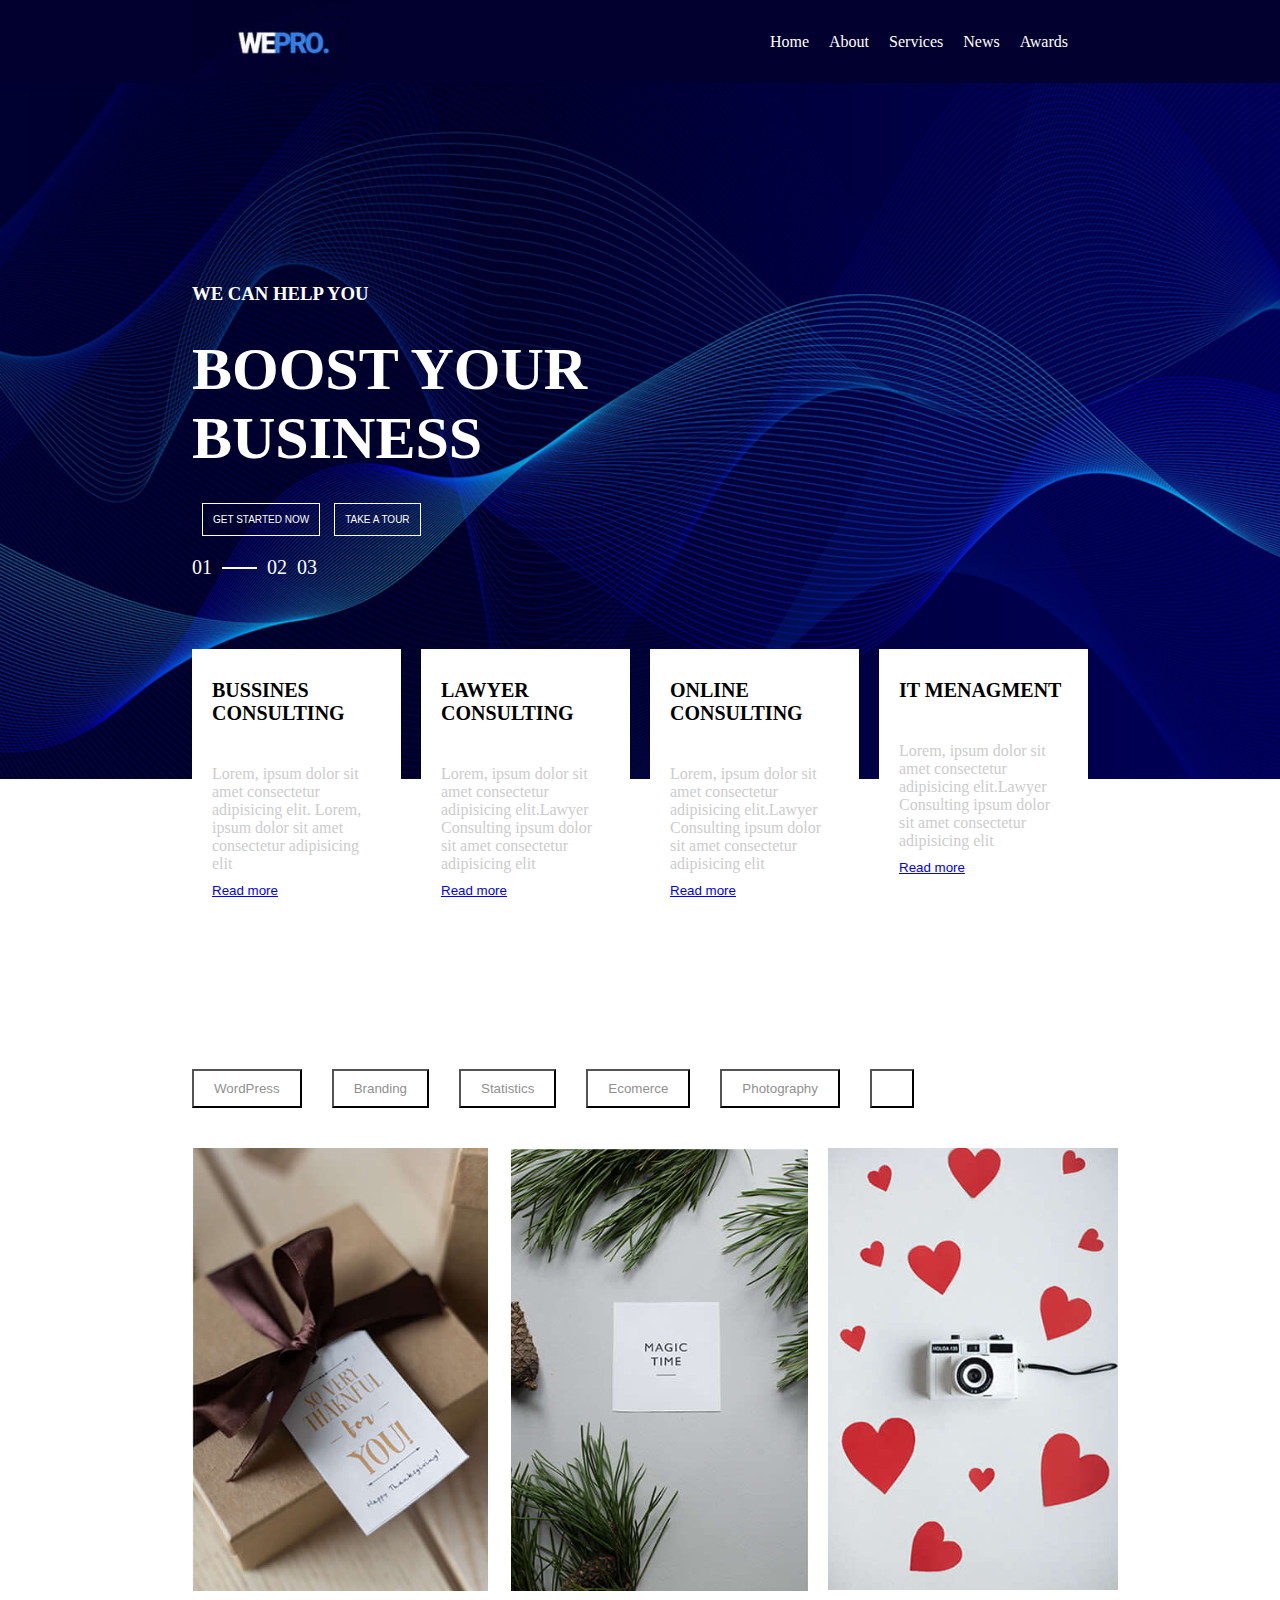
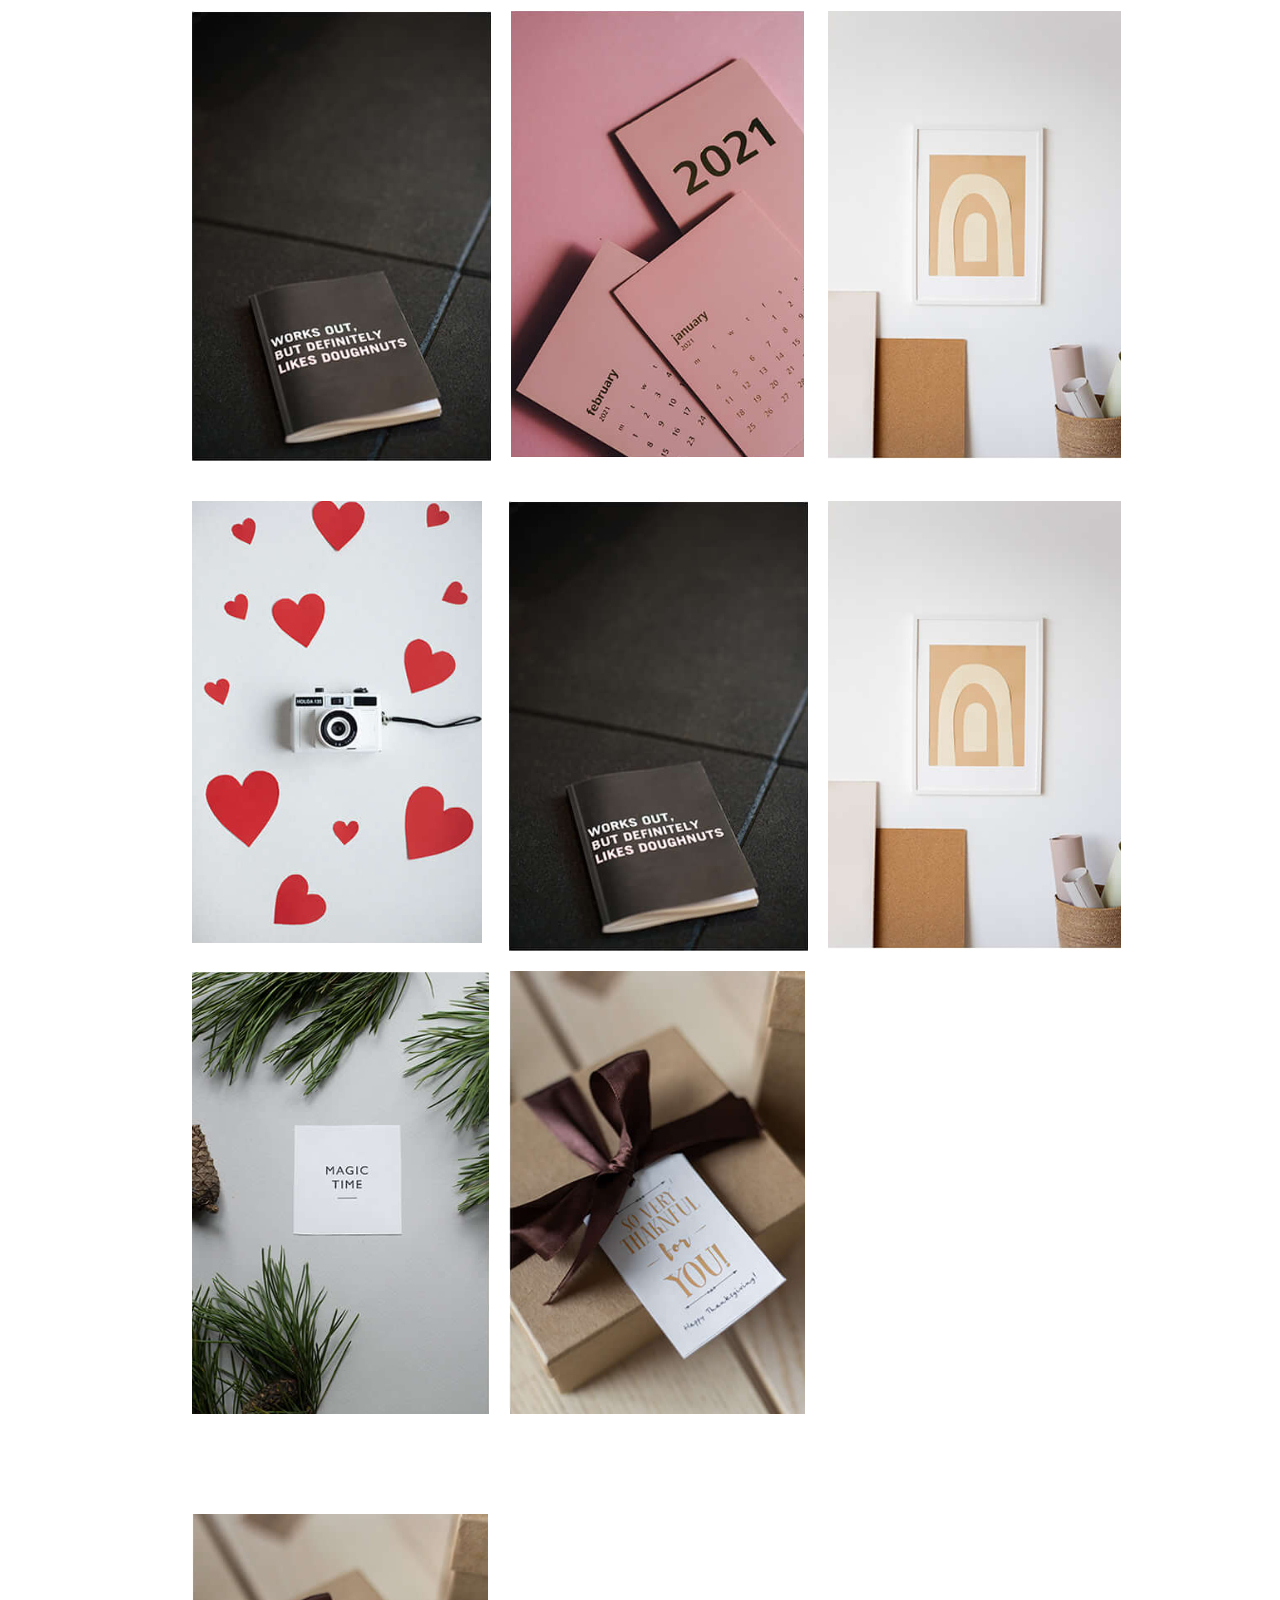
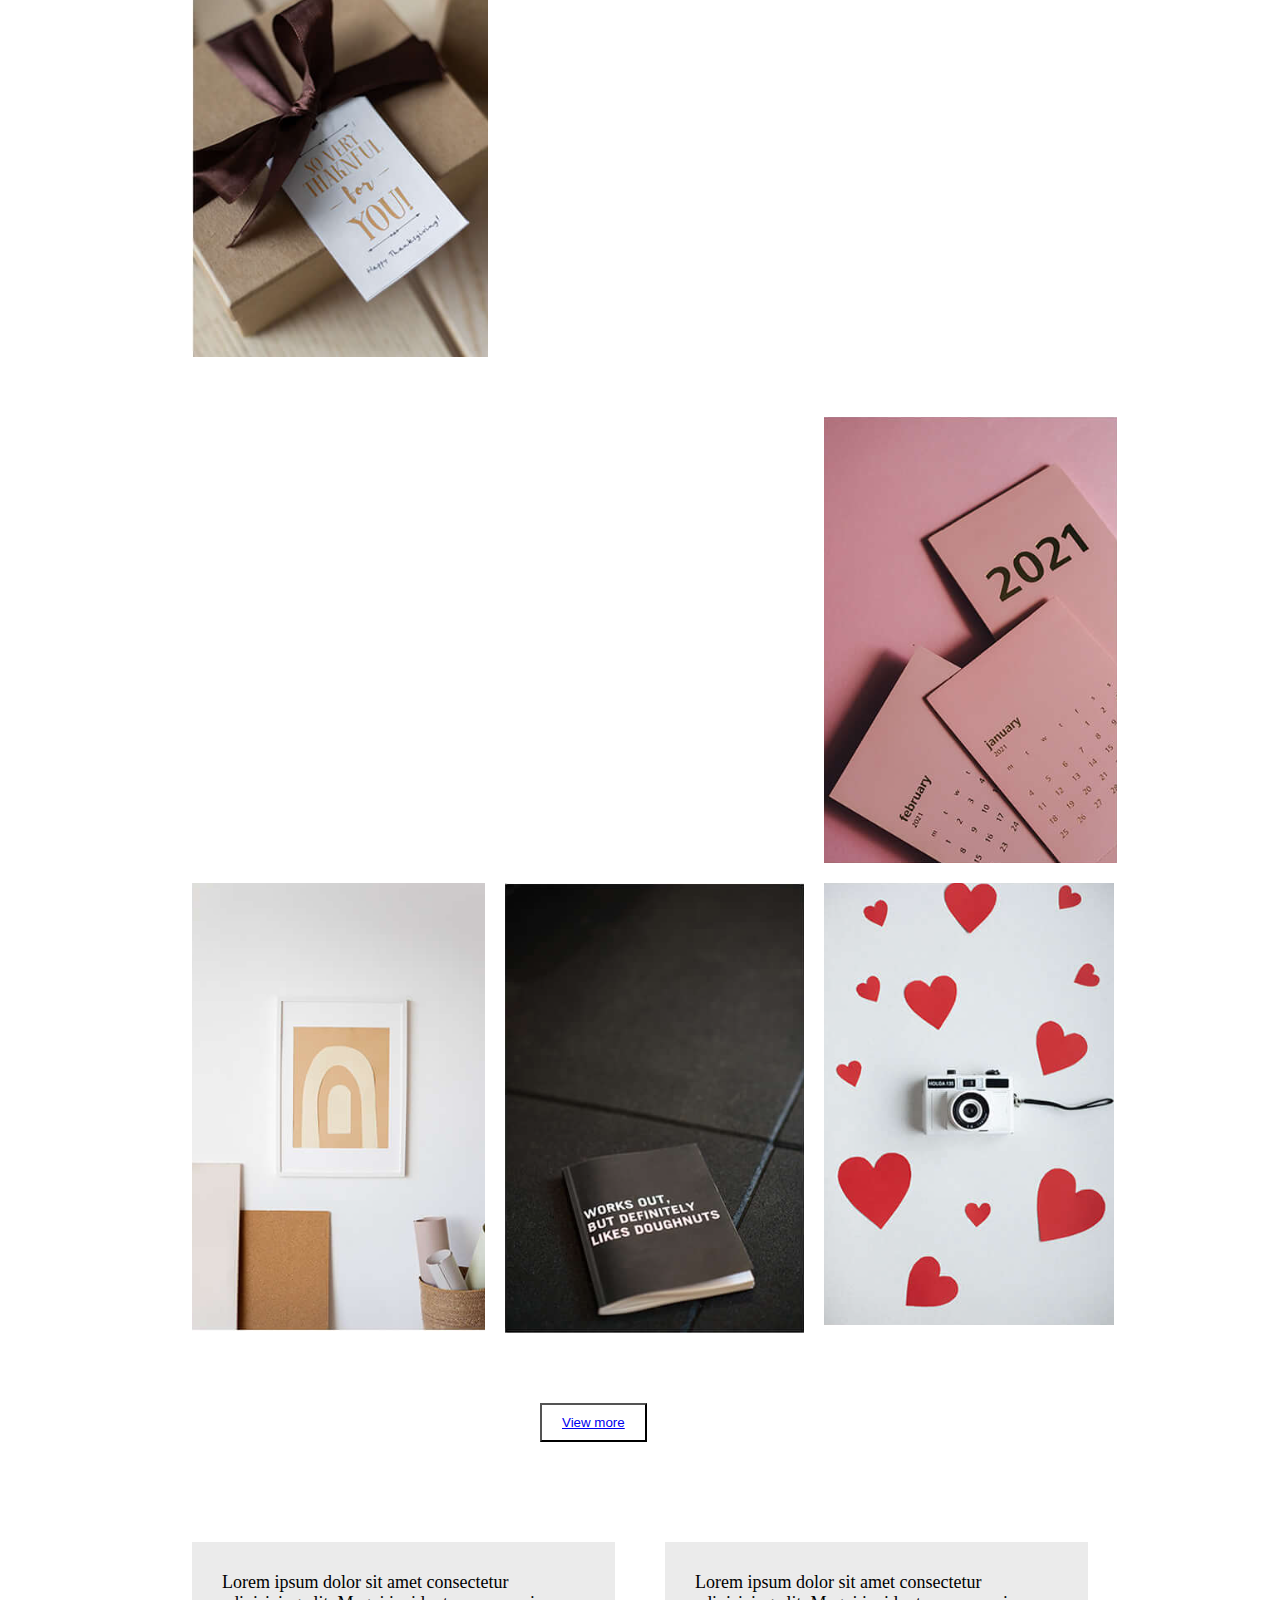
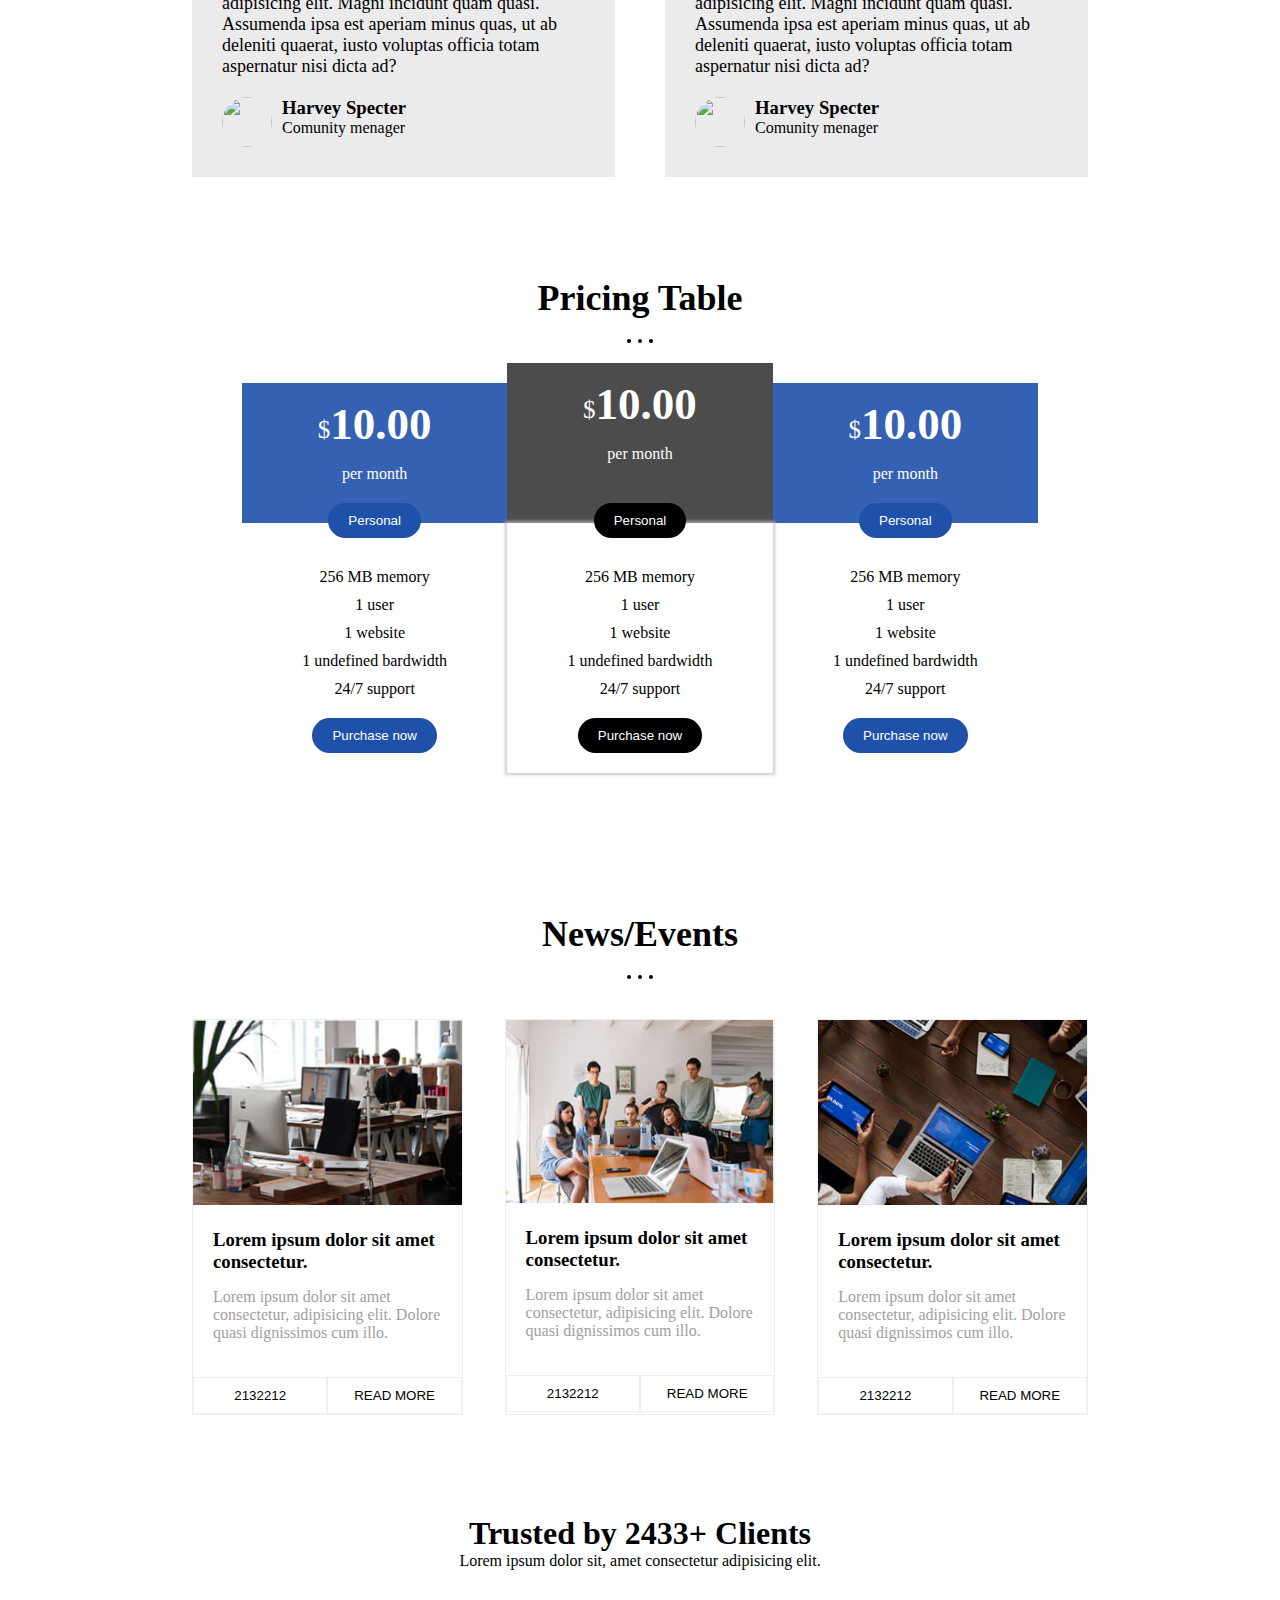
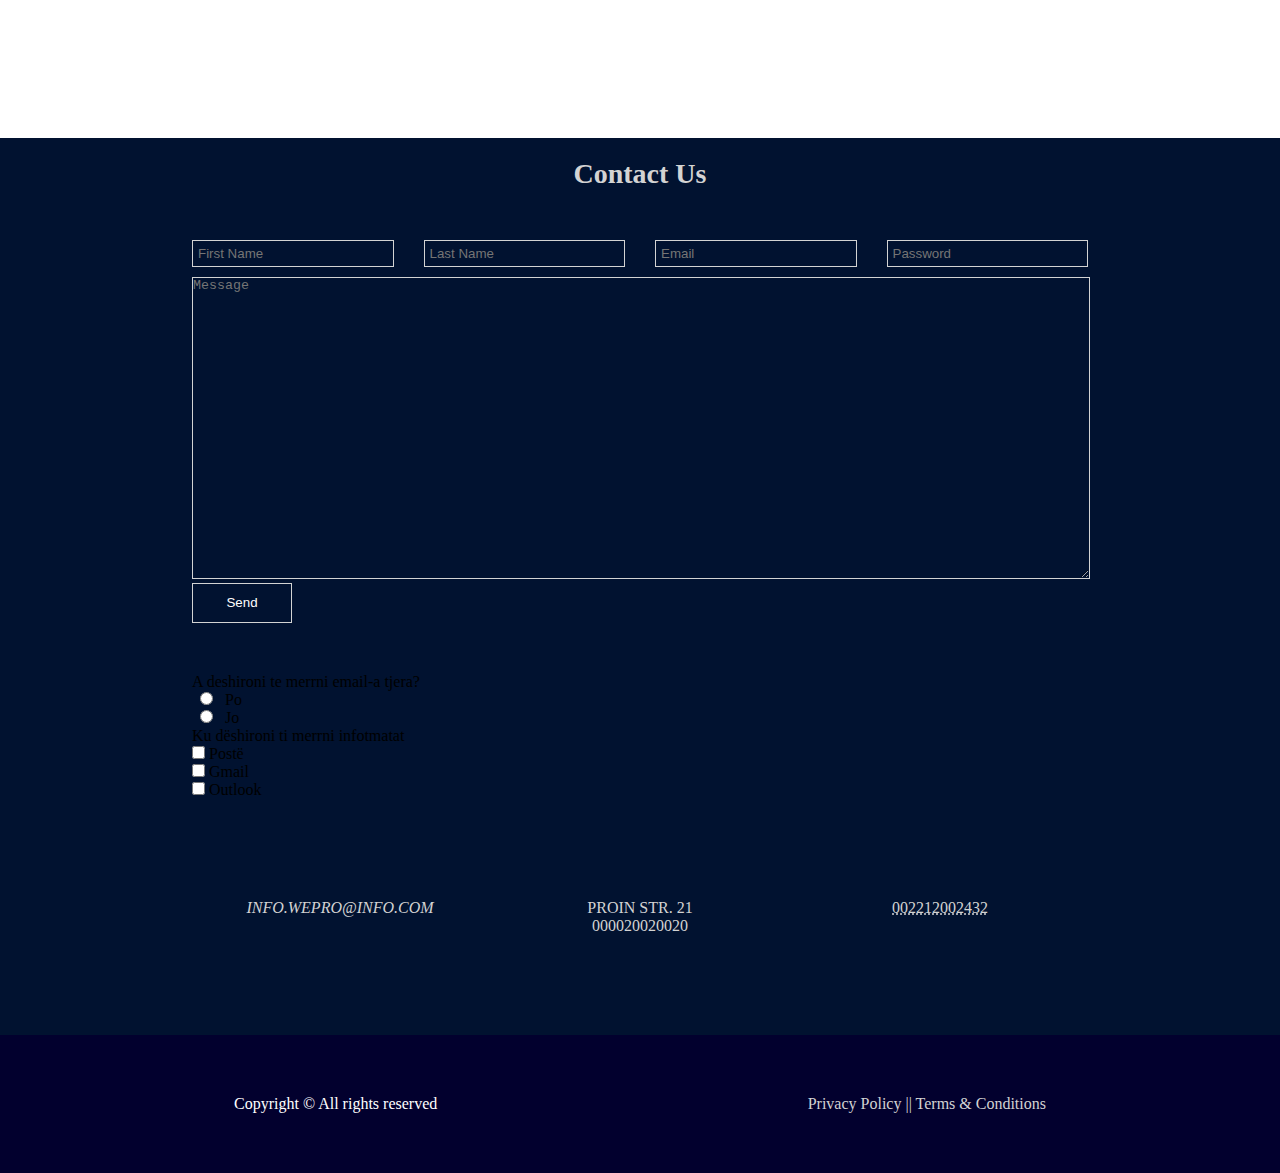
==== index.html @ 7a90c885 "Update index.html" ====
<!DOCTYPE html>
<html lang="en">
<head>
    <meta charset="UTF-8">
    <meta http-equiv="X-UA-Compatible" content="IE=edge">
    <meta name="viewport" content="width=device-width, initial-scale=1.0">
    <title>PWWW_2022_23_Gr8</title>
    <link rel="stylesheet" href="./style.css">
    <link rel="stylesheet" href="https://cdnjs.cloudflare.com/ajax/libs/font-awesome/6.2.0/css/all.min.css" integrity="sha512-xh6O/CkQoPOWDdYTDqeRdPCVd1SpvCA9XXcUnZS2FmJNp1coAFzvtCN9BmamE+4aHK8yyUHUSCcJHgXloTyT2A==" crossorigin="anonymous" referrerpolicy="no-referrer" />
    <link rel="stylesheet" href="./assets/style.css">
</head>
<body>

    <header>
        <div class="container">
            <div class="logo">
                <img src="./assets/images/logo.png" alt="">
            </div>
            <nav>
                <ul><li><a href="./index.html">Home</a></li></ul>
                <ul><li><a href="./employes.html">About</a></li></ul>
                <ul><li><a href="#services">Services</a></li></ul>
                <ul><li><a href="./news-events.html">News</a></li></ul>
                <ul><li><a href="./Awards.html">Awards</a></li></ul>
                <ul><li><a href="#"><i class="fa-solid fa-magnifying-glass"></i></a></li></ul>
            </nav>
        </div>
    </header>

    <main>
        <div class="container">
            <h3>We can help you</h3>
            <h1>Boost your business</h1>
            <div class="btn">
                <button>get started now</button>
                <button>take a tour</button>
            </div>
            <div class="pages">
                <span>01</span>
                <div class="line"></div>
                <span>02</span>
                <span>03</span>
            </div>
        </div>
    </main>

    <section id="services">
        <div class="container">
            <div class="card">
                <i class="fa-solid fa-chart-simple"></i>
                <h2>Bussines Consulting</h2>
                <p>Lorem, ipsum dolor sit amet consectetur adipisicing elit. Lorem, ipsum dolor sit amet consectetur adipisicing elit</p>
                <button><a href="./services.html">Read more</a></button>
            </div>
            <div class="card">  
                <i class="fa-solid fa-chart-simple"></i>          
                <h2>Lawyer Consulting</h2>
        
                <p>Lorem, ipsum dolor sit amet consectetur adipisicing elit.Lawyer Consulting ipsum dolor sit amet consectetur adipisicing elit<p>
                <button class="wrong"><a href="./services.html">Read more</a></button>
            </div>

            <div class="card">  
                <i class="fa-solid fa-chart-simple"></i>          
                <h2>Online Consulting</h2>
        
                <p>Lorem, ipsum dolor sit amet consectetur adipisicing elit.Lawyer Consulting ipsum dolor sit amet consectetur adipisicing elit<p>
                <button class="wrong"><a href="./services.html">Read more</a></button>
            </div>

            <div class="card">  
                <i class="fa-solid fa-chart-simple"></i>  
                <h2>IT Menagment</h2>
                <p>Lorem, ipsum dolor sit amet consectetur adipisicing elit.Lawyer Consulting ipsum dolor sit amet consectetur adipisicing elit</p>
                <button><a href="./services.html">Read more</a></button>
            </div>

        </div>
    </section>

    <section id="photos">
        <div class="container">
            <div class="bottom">
                <button class="tab-btn active" data-id="wordpress">WordPress</button>
                <button class="tab-btn" data-id="branding">Branding</button>
                <button class="tab-btn" data-id="statistics">Statistics</button>
                <button class="tab-btn" data-id="e-comerce">Ecomerce</button>
                <button class="tab-btn" data-id="photography">Photography<button>
            </div>
            <div class="images-content">
                <div class="images active" id="wordpress">
                    <img src="./assets/images/01.png" alt="">
                    <img src="./assets/images/02.png" alt="">
                    <img src="./assets/images/06.png" alt="">
                    <img src="./assets/images/05.png" alt="">
                    <img src="./assets/images/04.png" alt="">
                    <img src="./assets/images/03.png" alt="">
                </div>
                <div class="images" id="branding">
                    <img src="./assets/images/06.png" alt="">
                    <img src="./assets/images/05.png" alt="">
                    <img src="./assets/images/03.png" alt="">
                    <img src="./assets/images/02.png" alt="">
                    <img src="./assets/images/01.png" alt="">
                </div>
                <div class="images" id="statistics">
                    <img src="./assets/images/statistics/1.png" alt="">
                    <img src="./assets/images/statistics/2.jpeg" alt="">
                    <img src="./assets/images/statistics/3.jpeg" alt="">
                    <img src="./assets/images/statistics/4.jpeg" alt="">
                    <img src="./assets/images/statistics/5.jpg" alt="">
                </div>
                <div class="images" id="e-comerce">
                    <img src="./assets/images/01.png" alt="">
                    <img src="./assets/images/e-comerce/05.jpg" alt="">
                    <img src="./assets/images/e-comerce/02.jpg" alt="">
                    <img src="./assets/images/e-comerce/05.jpg" alt="">
                    <img src="./assets/images/e-comerce/02.jpg" alt="">
                    <img src="./assets/images/e-comerce/05.jpg" alt="">
                </div>
                <div class="images" id="photography">
                    <img src="./assets/images/photography/93214c249c5baf746c7c139fba0c3003.jpg" alt="">
                    <img src="./assets/images/photography/9738dbefb3d9a90a7456cb9a5b2f0c77.jpg" alt="">
                    <img src="./assets/images/04.png" alt="">
                    <img src="./assets/images/03.png" alt="">
                    <img src="./assets/images/05.png" alt="">
                    <img src="./assets/images/06.png" alt="">
                </div>
            </div>

            <div class="button">
                <button class="view-more">
                    <a href="https://templatesjungle.com/" >View more</a>
                </button>
            </div>
        </div>
    </section>

    <section id="testimonials">
        <div class="container">
            <div class="test">
                <blockquote>
                    Lorem ipsum dolor sit amet consectetur adipisicing elit. Magni incidunt quam quasi. Assumenda ipsa est aperiam minus quas, ut ab deleniti quaerat, iusto voluptas officia totam aspernatur nisi dicta ad?
                </blockquote>
                <div class="author">
                    <img src="./assets/images/R.jpeg" alt="">
                    <div class="name-job">
                        <h3>Harvey Specter</h3>
                        <p>Comunity menager</p>
                    </div>
                </div>
            </div>
            <div class="test">
                <blockquote>
                    Lorem ipsum dolor sit amet consectetur adipisicing elit. Magni incidunt quam quasi. Assumenda ipsa est aperiam minus quas, ut ab deleniti quaerat, iusto voluptas officia totam aspernatur nisi dicta ad?
                </blockquote>
                <div class="author">
                    <img src="./assets/images/R.jpeg" alt="">
                    <div class="name-job">
                        <h3>Harvey Specter</h3>
                        <p>Comunity menager</p>
                    </div>
                </div>
            </div>
        </div>
    </section>
    
    <section id="prices">
        <div class="container">
            <div class="header">
                <h3>Pricing Table</h3>
                <div class="dotts">
                    <span></span>
                    <span></span>
                    <span></span>
                </div>
            </div>

            <div class="container-flex">
                <div class="price-table a">
                    <div class="bottom-part">
                        <div class="price anash">
                            <div class="price bottom">
                                <span>$</span>
                                <h1>10.00</h1>
                            </div>
                            <p>per month</p>
                        </div>
                    </div>
                    <div class="top-part">
                        <button class="btn">Personal</button>
                        <div class="price-info">
                            <p>256 MB memory</p>
                            <p>1 user</p>
                            <p>1 website</p>
                            <p>1 undefined bardwidth</p>
                            <p>24/7 support</p>
                        </div>
                        <button class="btnn">Purchase now</button>
                    </div>
                </div>
    
                <div class="price-table middle">
                    <div class="bottom-part">
                        <div class="middle price">
                            <div class="price bottom" >
                                <span>$</span>
                                <h1>10.00</h1>
                            </div>
                            <p>per month</p>
                        </div>
                    </div>
                    <div class="top-part">
                        <button class="btn-middle">Personal</button>
                        <div class="price-info">
                            <p>256 MB memory</p>
                            <p>1 user</p>
                            <p>1 website</p>
                            <p>1 undefined bardwidth</p>
                            <p>24/7 support</p>
                        </div>
                        <button class="btnn-middle">Purchase now</button>
                    </div>
                </div>
    
                <div class="price-table a">
                    <div class="bottom-part">
                        <div class="price anash">
                            <div class="price bottom">
                                <span>$</span>
                                <h1>10.00</h1>
                            </div>
                            <p>per month</p>
                        </div>
                    </div>
                    <div class="top-part">
                        <button class="btn">Personal</button>
                        <div class="price-info">
                            <p>256 MB memory</p>
                            <p>1 user</p>
                            <p>1 website</p>
                            <p>1 undefined bardwidth</p>
                            <p>24/7 support</p>
                        </div>
                        <button class="btnn">Purchase now</button>
                    </div>
                </div>
            </div>
        </div>
    </section>

    <section id="news">
        <div class="container">

            <div class="header">
                <h3>News/Events</h3>
                <div class="dotts">
                    <span></span>
                    <span></span>
                    <span></span>
                </div>
            </div>

            <div class="container-flex">
                <div class="news-card">
                    <div class="card-photo">
                        <img src="./assets/images/10.png" alt="">
                    </div>
                    <div class="card-content">
                        <h3>Lorem ipsum dolor sit amet consectetur.</h3>
                        <p>Lorem ipsum dolor sit amet consectetur, adipisicing elit. Dolore quasi dignissimos cum illo.</p>
                    </div>
                    <div class="card-buttons">
                        <button>2132212</button>
                        <button class="active">READ MORE</button>
                    </div>
                </div>
                <div class="news-card">
                    <div class="card-photo">
                        <img src="./assets/images/11.png" alt="">
                    </div>
                    <div class="card-content">
                        <h3>Lorem ipsum dolor sit amet consectetur.</h3>
                        <p>Lorem ipsum dolor sit amet consectetur, adipisicing elit. Dolore quasi dignissimos cum illo.</p>
                    </div>
                    <div class="card-buttons">
                        <button>2132212</button>
                        <button class="active">READ MORE</button>
                    </div>
                </div>
                <div class="news-card">
                    <div class="card-photo">
                        <img src="./assets/images/12.png" alt="">
                    </div>
                    <div class="card-content">
                        <h3>Lorem ipsum dolor sit amet consectetur.</h3>
                        <p>Lorem ipsum dolor sit amet consectetur, adipisicing elit. Dolore quasi dignissimos cum illo.</p>
                    </div>
                    <div class="card-buttons">
                        <button>2132212</button>
                        <button class="active">READ MORE</button>
                    </div>
                </div>
            </div>
        </div>
    </section>

    <section id="collobators">
        <div class="container">
            <div class="trusted-friends">
                <h1>Trusted by 2433+ Clients</h1>
                <p>Lorem ipsum dolor sit, amet consectetur adipisicing elit.</p>
            </div>
            <div class="trusted-companies">
                <img src="./assets/images/partners.png" alt="">
            </div>
        </div>
    </section>

    <section id="contact">
        <div class="container">
            <div class="contact-form">
                <form action="#">
                    <h3>Contact Us</h3>
                    <div class="input">
                        <input type="name" class="name" name="name" placeholder="First Name">
                        <input type="name" class="name" name="name" placeholder="Last Name">
                        <input type="name" class="name" name="name" placeholder="Email">
                        <input type="password" class="pasword" name="password" placeholder="Password">
                    </div>
                    <textarea name="" id="" cols="30" rows="10" placeholder="Message"></textarea>
                    <div class="form-btn">
                        <button>Send</button>
                    </div>
                    <div class="checkbox">
                        <div>
                            <label for="#">A deshironi te merrni email-a tjera?</label>
                            <br>
                              <input type="radio" id="html" name="fav_language" value="HTML">
                              <label for="html">Po</label><br>
                              <input type="radio" id="css" name="fav_language" value="CSS">
                              <label for="css">Jo</label><br>
                        </div>

                    
                        <div>
                            <label for="#">Ku dëshironi ti merrni infotmatat</label>
                        <br>
                        <input type="checkbox" id="vehicle1" name="vehicle1" value="Bike">
                        <label for="vehicle1">Postë</label><br>
                        <input type="checkbox" id="vehicle2" name="vehicle2" value="Car">
                        <label for="vehicle2">Gmail</label><br>
                        <input type="checkbox" id="vehicle3" name="vehicle3" value="Boat">
                        <label for="vehicle3"> Outlook</label><br>
                        </div>
                    </div>
                </form>
            </div>
        </div>
        <div class="c-icons">
            <div>
                <a href="mailto:atdhehalimi@gmail.com"><i class="fa-solid fa-envelope" ></i></a>
               <address> INFO.WEPRO@INFO.COM </address>
            </div>
            <div>
                <a href="https://www.google.com/maps"><i class="fa-solid fa-location"></i></a>
                PROIN STR. 21 <br>
                000020020020
            </div>
            <div>
                <a href="tel:+383223232"><i class="fa-solid fa-phone"></i></a>
                <abbr title="">002212002432</abbr>
            </div>
        </div>
    </section>

    <footer>
        <div class="container ">
            <div class="copyright">
                <p>Copyright &copy; All rights reserved</p>
            </div>
            <div class="social">
                <i class="fa-brands fa-instagram"></i>
                <i class="fa-brands fa-facebook"></i>
                <i class="fa-brands fa-twitter"></i>
                <i class="fa-brands fa-linkedin"></i>
                <a href="./assets/pdf/Pershkrimi_Detyra_PWWW_2022_23_1672695171.pdf" target="_blank"><i class="fa-solid fa-file"></i></a>
            </div>
            <div class="pp">
                <p style="color: lightgray;font-family:cursive;">Privacy Policy || Terms & Conditions</p>
            </div>
        </div>
    </footer>


    <script src="app.js"></script>
    
</body>
</html>
---- style.css ----
*{
    margin: 0;
    padding: 0;
}


.container {
    width: 70%;
    margin: 0 auto;
}

header {
    background-color: #02002e;
}

header .container{
    display: flex;
    justify-content: space-between;
    align-items: center;
}

header .container nav{
    display: flex;
    gap: 20px;
}

header .container nav ul li{
    list-style: none;
}

header .container nav ul li a{
    text-decoration: none;
    color: white;
}

main{
    background-image: url(./assets/images/bg.png);
    background-size: cover;
}

main .container{
    padding: 200px 0;
}

main .container h3{
    color: white;
    text-transform: uppercase;
}

main .container h1{
    color: white;
    text-transform: uppercase;
    font-size: 60px;
    width: 500px;
    margin-top: 30px;
}

main .container .btn button{
    padding: 10px;
    text-transform: uppercase;
    font-size: 10px;
    background-color: transparent;
    border: 1px solid white;
    color: white;
    margin-top: 30px;
    margin-left: 10px;
}

main .container .pages{
    margin-top: 20px;
    display: flex;
    gap: 10px;
}

main .container .pages span{
    color: white;
    font-size: 20px;
}

main .container .pages .line {
    width: 35px;
    border-bottom: 2px solid white;
    margin-bottom: 10px;
}

section#services .container {
    display: flex;
    gap: 20px;
    justify-content: center;
}

section#services .container .card{
    width: 250px;
    padding: 0px 20px;
    position: relative;
    bottom: 130px;
    background-color: white;
}

section#services .container .card:hover{
    background-color: #3680E1;
    color: white;
    
    transition: all ease .4s;
}

section#services .container .card i {
    position: relative;
    top: 20px;
    font-size: 30px;
}

section#services .container .card h2{
    text-transform: uppercase;
    font-size: 20px;
    margin-top: 30px;
    transform: all ease 3s;
}

section#services .container .card p{
    margin-top: 40px;
    color: #CCCCCC;
}

section#services .container .card button{
    margin-top: 10px;
    background-color: transparent;
    border: 0;
}

section#services .container .card .wrong{
    position: relative;
    bottom: 40px;
}


section#photos .container .bottom {
    display: flex;
    gap: 30px;
}

section#photos .container .bottom ul li {
    list-style: none;
}

section#photos .container .bottom ul li a{
    text-decoration: none;
    color: #CCCCCC;
}

section#photos .container .bottom ul li .active{
    color: black;
    border-bottom: 2px solid black;
}

section#photos .container .images {
    display: grid;
    grid-template-columns: repeat(3, 1fr);
    gap: 20px;
    margin: 0 auto;
    margin-top: 40px;
}

section#photos .container .button {
    width: 200px;
    margin: 0 auto;
    margin-top: 70px;
}

section#photos .container button {
    background-color: white;
    padding: 10px 20px;
    color: #919090;

}

section#testimonials .container {
    display: flex;
    gap: 50px;
    margin-top: 100px;
}

section#testimonials .container .test {
    width: 400px;
    background-color: #ebebeb;
    padding: 30px;
}

section#testimonials .container .test blockquote {
    margin-bottom: 20px;
    font-size: 18px;
}

section#testimonials .container .test .author {
    display: flex;
    gap: 10px;
}

section#testimonials .container .test .author img{
    width: 50px;
    height: 50px;
    border-radius: 50%;
}

section#prices .container {
    margin-bottom: 100px;
}

section#prices .container .header{
    display: flex;
    flex-direction: column;
    align-items: center;
    margin-top: 100px;
}

section#prices .container .header h3{
    font-size: 36px;
}

section#prices .container .header .dotts{
    display: flex;
    gap: 7px;
    margin-top: 20px;
}

section#prices .container .header .dotts span {
    width: 4px;
    height: 4px;
    background-color: black;
    border-radius: 50%;
}

section#prices .container .container-flex{
    padding-left: 50px;
    padding-right: 50px;
}

section#prices .container .price-table {
    margin-top: 40px;
    text-align: center;
}

section#prices .container .price-table .bottom-part .price.bottom{
    display: flex;
    justify-content: center;
    color: white;
}

section#prices .container .middle {
    padding-bottom: 20px;
    position: relative;
    bottom: 10px;
}

section#prices .container .middle .btnn-middle{
    margin-bottom: 20px;
}

section#prices .container .middle .top-part {
    box-shadow: 0px 0px 3px 2px rgba(190, 190, 190, 0.75);
    position: relative;
    bottom: 10px;
}

section#prices .container .price-table .bottom-part span{
    font-size: 25px;
    position: relative;
    top: 20px;
    
    padding: 13px 0;
}



section#prices .container .price-table .bottom-part h1{
    font-size: 45px;
    padding: 15px 0;
}

section#prices .container .price-table .bottom-part .anash{
    background: linear-gradient(0deg, rgb(31, 80, 170, 0.9), rgb(31, 80, 170, 0.9)), url('./assets/images/programer.jpeg');
    background-size: cover;
}

section#prices .container .price-table .bottom-part .middle{
    background: linear-gradient(0deg, rgba(0, 0, 0, 0.7), rgba(0, 0, 0, 0.7)), url('./assets/images/programer.jpeg');
    background-size: cover;
}

section#prices .container .price-table .bottom-part .price p{
    padding-bottom: 40px;
    color: white;
}


section#prices .container .price-table .top-part .btn,
section#prices .container .price-table .top-part .btn-middle{
    padding: 10px 20px;
    border-radius: 60px;
    border: 0px;
    position: relative;
    bottom: 20px;
    color: white;
}

section#prices .container .price-table .top-part .btnn,
section#prices .container .price-table .top-part .btnn-middle{
    padding: 10px 20px;
    border-radius: 60px;
    border: 0px;
    color: white;
    margin-top: 20px;
}

section#prices .container .price-table .top-part .price-info p{
    margin-top: 10px;
}


section#prices .container .price-table .top-part .btn,
section#prices .container .price-table .top-part .btnn{
    background-color: rgb(31, 80, 170);
}

section#prices .container .price-table .top-part .btn-middle,
section#prices .container .price-table .top-part .btnn-middle{
    background-color: rgba(0, 0, 0);
}


section#prices .container .container-flex {
    display: grid;
    grid-template-columns: repeat(3, 1fr);
}



section#news .container .header{
    display: flex;
    flex-direction: column;
    align-items: center;
    margin-top: 100px;
}

section#news .container .header h3{
    font-size: 36px;
}

section#news .container .header .dotts{
    display: flex;
    gap: 7px;
    margin-top: 20px;
}

section#news .container .header .dotts span {
    width: 4px;
    height: 4px;
    background-color: black;
    border-radius: 50%;
}

section#news .container .container-flex {
    display: flex;
    justify-content: space-between;
}

section#news .container .news-card{
    margin-top: 40px;
    width: 30%;
    border: 1px solid #efefef;
}

section#news .container .news-card .card-photo img{
    width: 100%;
}

section#news .container .news-card .card-content {
    padding: 20px;
}

section#news .container .news-card .card-content p{
    padding-top: 15px;
    color: #a39e9e;
}

section#news .container .news-card  .card-buttons{
    display: grid;
    grid-template-columns: repeat(2, 1fr);
    margin-top: 15px;
}

section#news .container .news-card  .card-buttons button{
    background-color: transparent;
    
    padding: 10px;
    border: 1px solid #efefef;
}

section#news .container .news-card  .card-buttons button .active{
    color: lightblue;
}

section#collobators .container .trusted-friends{
    margin-top: 100px;
    text-align: center;
    margin-bottom: 100px;
}

section#collobators .container .trusted-companies{
    margin-bottom: 50px;
    position: relative;
    bottom: 80px;
}


section#contact {
    background-color:rgb(1, 18, 48);
}

section#contact .container {
    padding: 0 70px;
}

section#contact .container .contact-form form .container {
    margin-top: 50;
}

section#contact .container .contact-form form .input {
    display: flex;
    justify-content: center;
    gap: 30px;
}

section#contact .container .contact-form form .input input{
    background-color: transparent;
    width: 350px;
    padding: 5px;
    border: 1px solid lightgray;
}

section#contact .container .contact-form form textarea{
    width: 100%;
    height: 300px;
    background-color: transparent;
    border: 1px solid lightgray;
    margin-top: 10px;
}

section#contact .container .contact-form form h3{
    margin-top: 50px;
    font-size: 28px;
    color: lightgray;
    text-align: center;
    padding-top: 20px;
    padding-bottom: 50px;
}

section#contact .container .contact-form form button{
    width: 100px;
    height: 40px;
    background-color: transparent;
    border: 1px solid lightgray;
    color: white;
    margin-bottom: 50px;
}

.c-icons {
    background: linear-gradient(0deg, rgba(1, 30, 82, 0.6), rgba(1, 17, 46, 0.6), url('./assets/images/building.jpeg'));
    background-size: cover;
    background-repeat: no-repeat;
    display: flex;
    justify-content: center;
    padding-top: 100px;
    padding-bottom: 100px;
}

.c-icons div{
    width: 300px;
    color: lightgray;
    display: flex;
    flex-direction: column;
    text-align: center;
}

.c-icons div i{
    color: lightblue;
    text-align: center;
    margin-bottom: 10px;
}

footer{
    color: white;
    background-color: #02002e;
    padding: 60px;
}

footer .container {
    display: flex;
    justify-content: space-between;
}
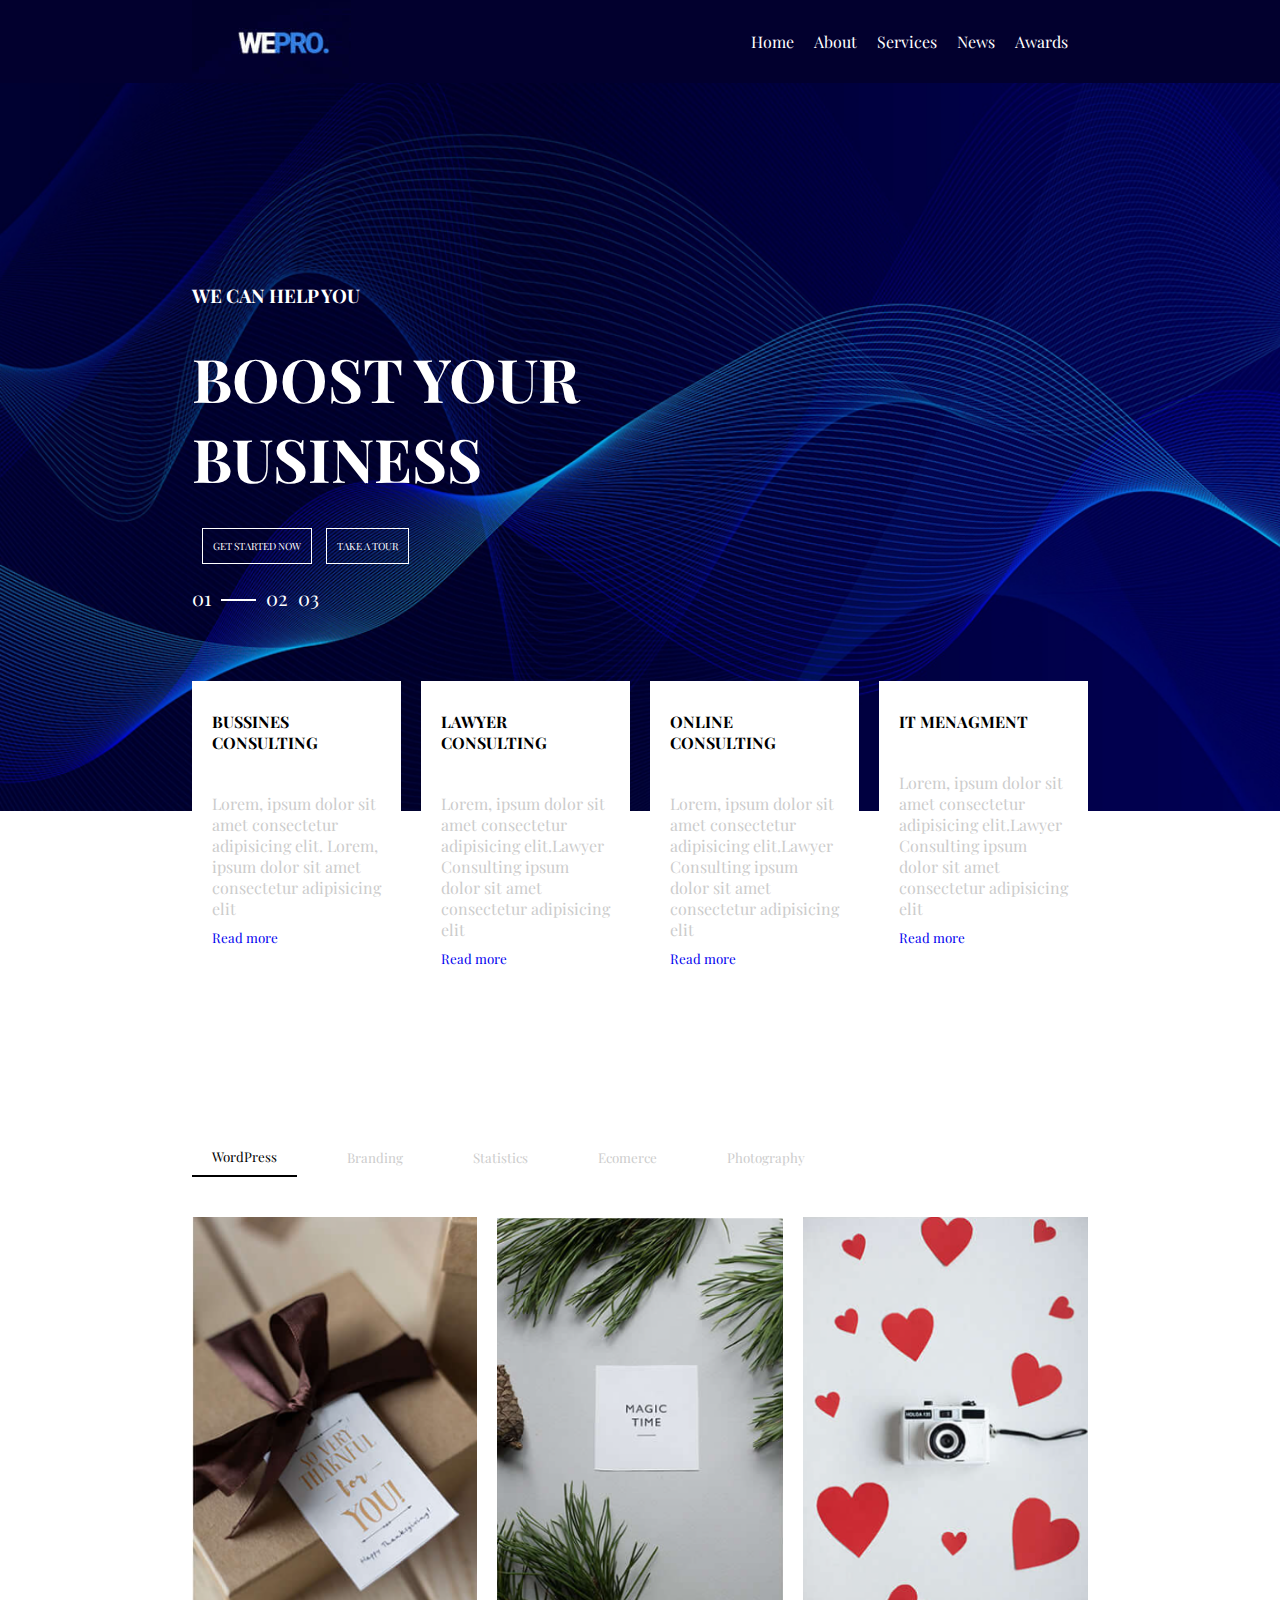
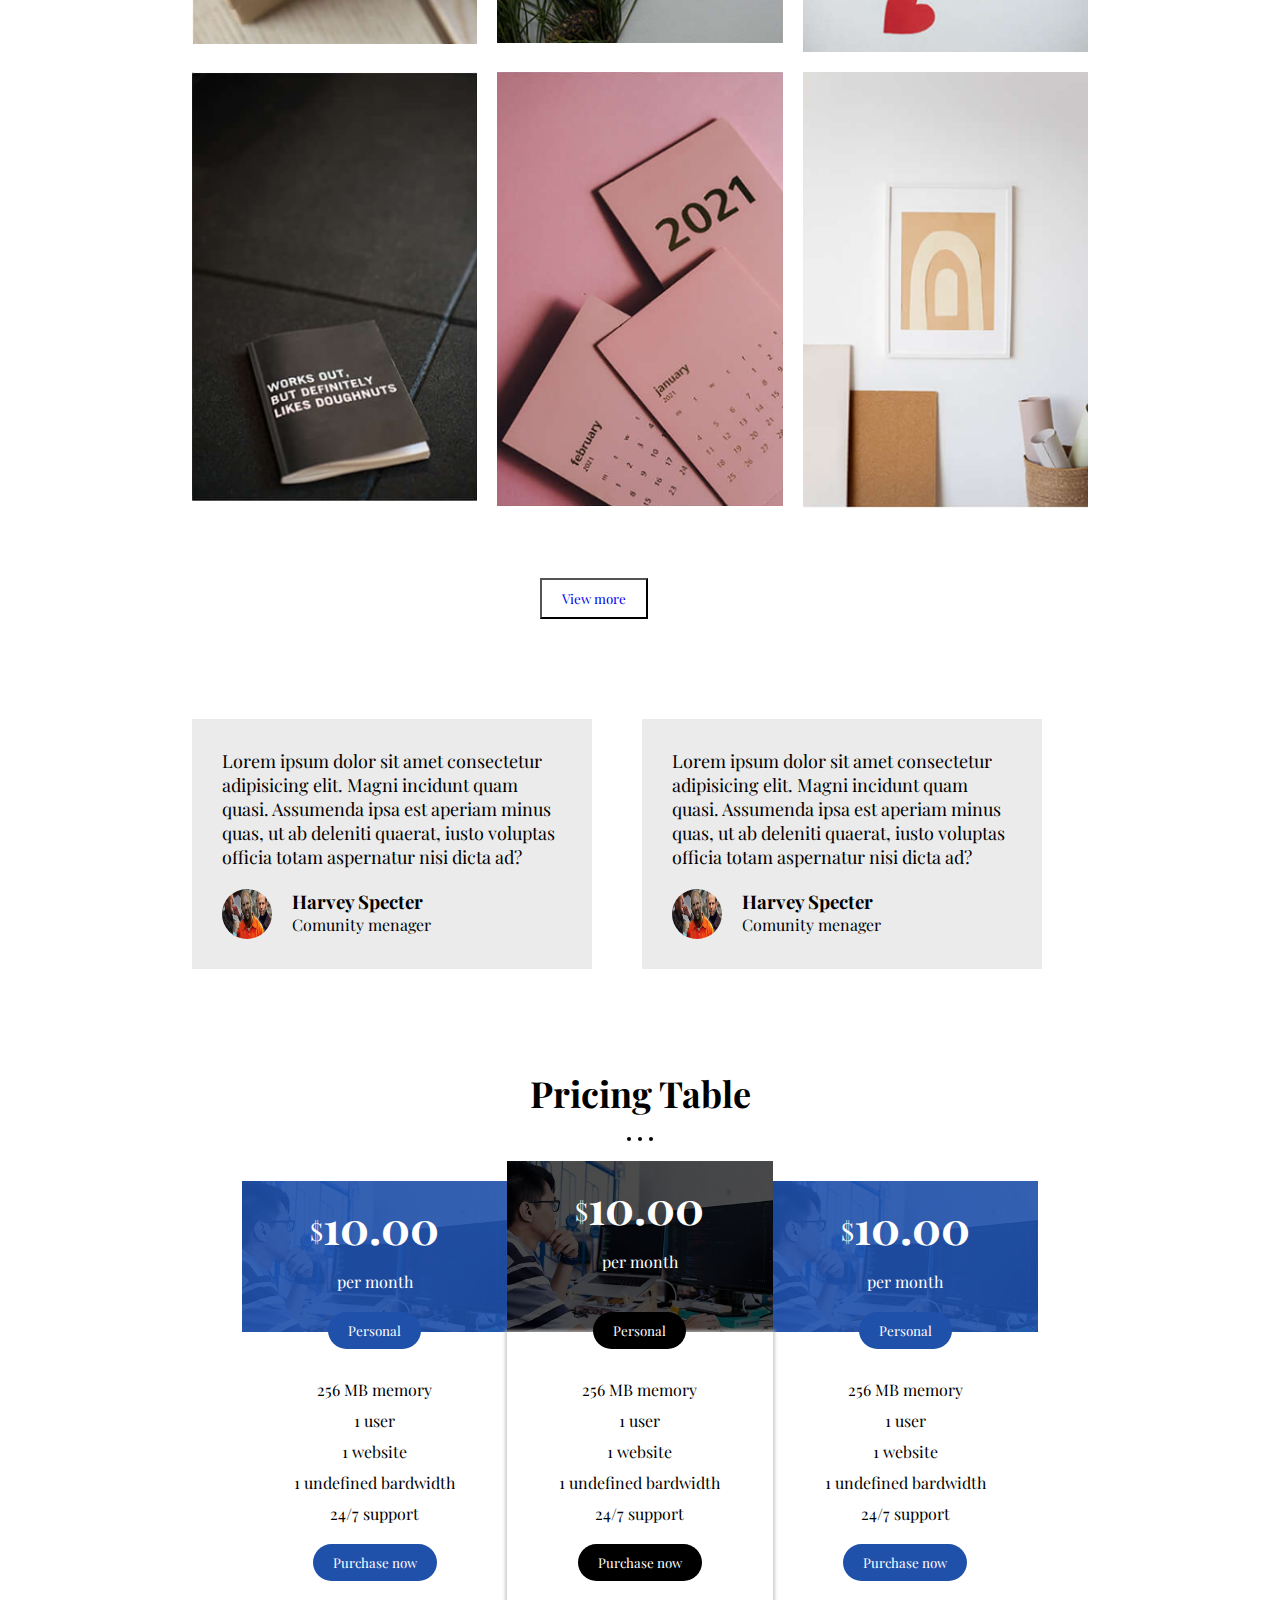
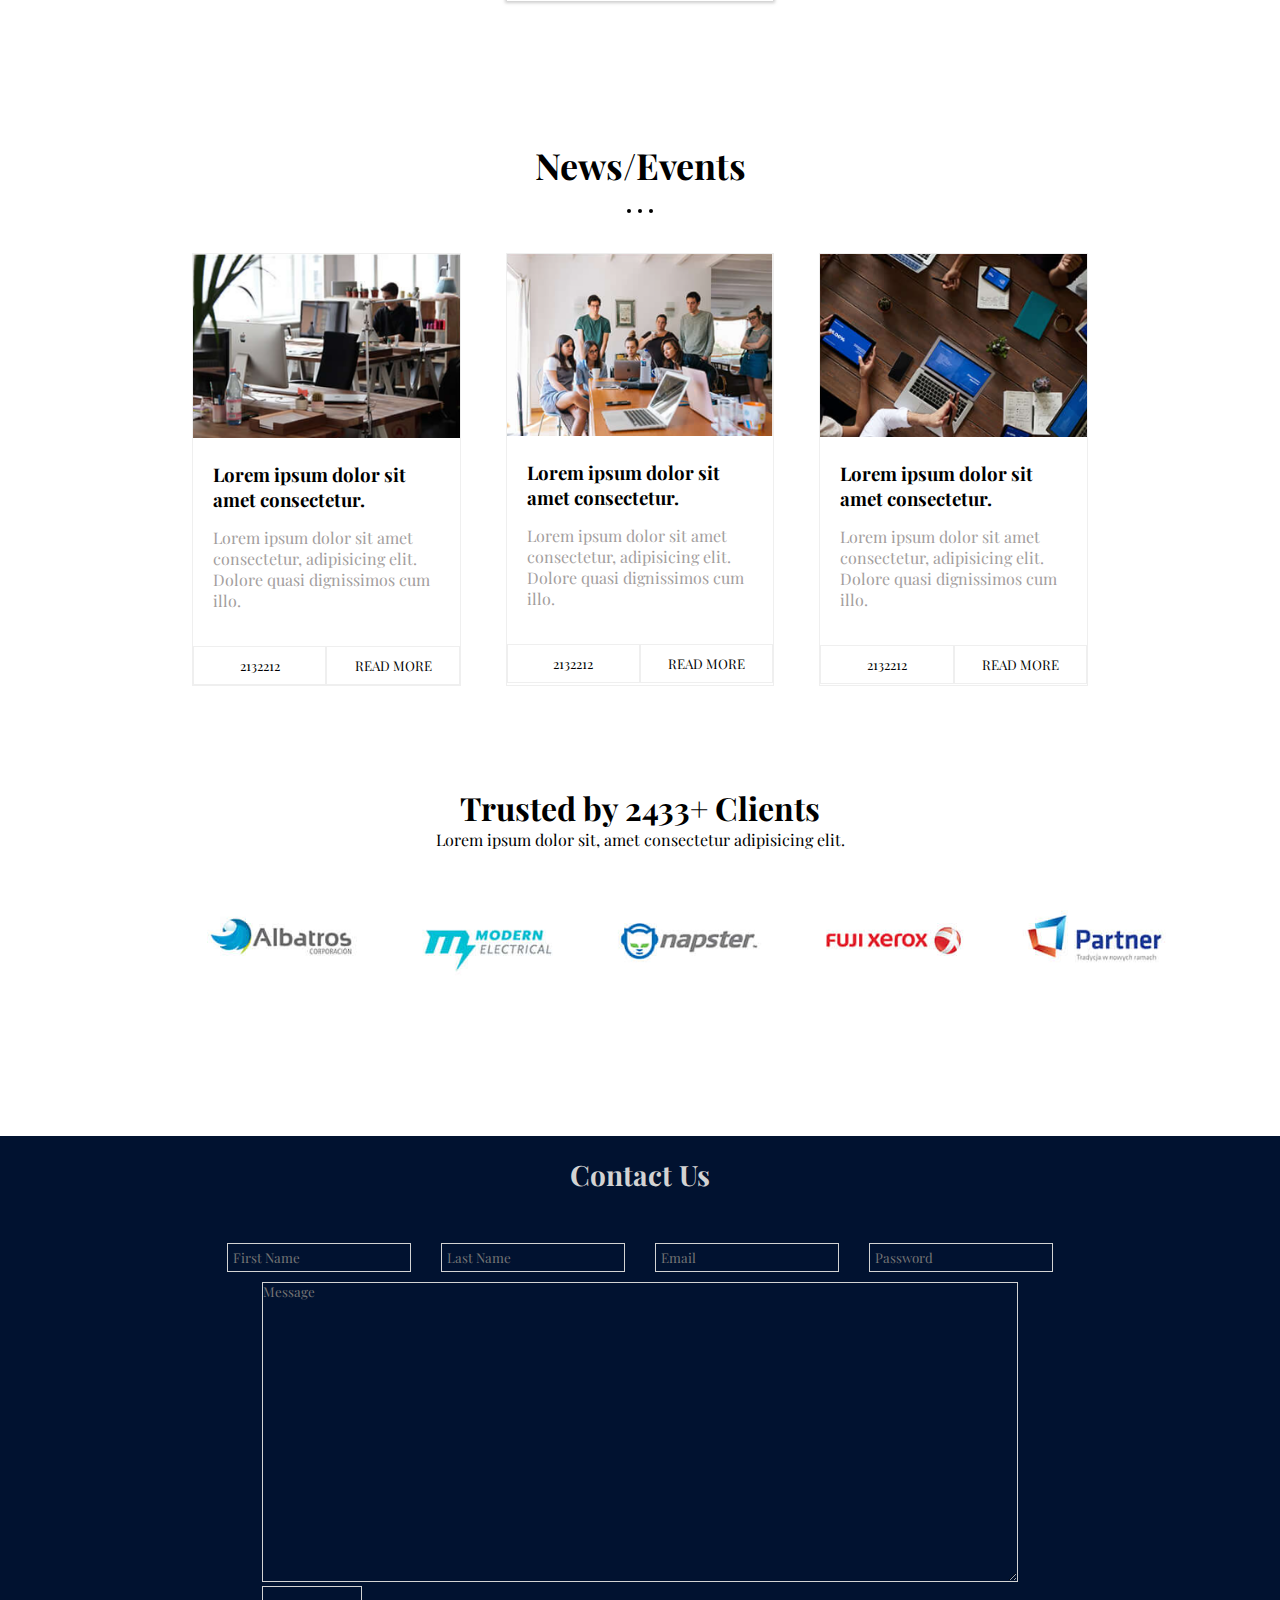
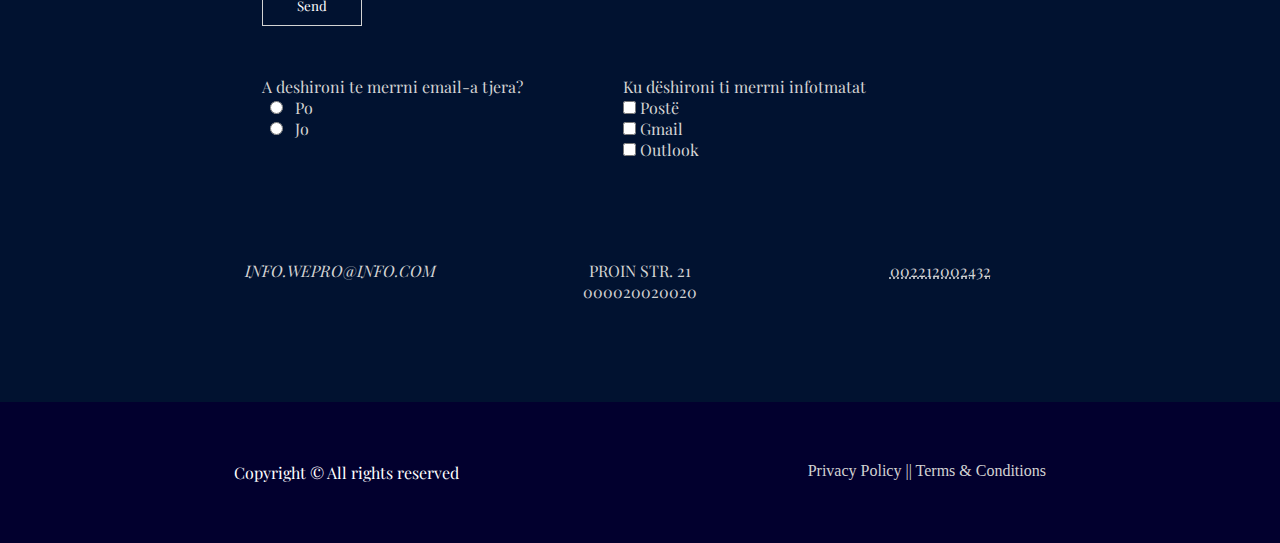
==== commit a1585002: "regullime ne css" ====
--- a/index.html
+++ b/index.html
@@ -18,7 +18,7 @@
             </div>
             <nav>
                 <ul><li><a href="./index.html">Home</a></li></ul>
-                <ul><li><a href="./employes.html">About</a></li></ul>
+                <ul><li><a href="./Employees.html">About</a></li></ul>
                 <ul><li><a href="#services">Services</a></li></ul>
                 <ul><li><a href="./news-events.html">News</a></li></ul>
                 <ul><li><a href="./Awards.html">Awards</a></li></ul>
--- a/style.css
+++ b/style.css
@@ -1,6 +1,19 @@
+@import url('https://fonts.googleapis.com/css2?family=Mulish:ital,wght@0,400;0,600;1,400&family=Nothing+You+Could+Do&family=Playfair+Display:ital,wght@0,400;0,700;1,400;1,700&family=Poppins:ital,wght@0,300;0,700;1,500&display=swap');
+
+
+:root{
+    --font-family: 'Playfair Display', serif;
+}
+
 *{
     margin: 0;
     padding: 0;
+    font-family: var(--font-family);
+    box-sizing: border-box;
+}
+
+a{
+    text-decoration: none;
 }
 
 
@@ -30,7 +43,8 @@
 
 header .container nav ul li a{
     text-decoration: none;
-    color: white;
+    color: white;  
+    font-family: var(--font-family);
 }
 
 main{
@@ -53,6 +67,8 @@
     font-size: 60px;
     width: 500px;
     margin-top: 30px;
+    font-family: var(--font-family);
+    font-weight: 700;
 }
 
 main .container .btn button{
@@ -112,7 +128,7 @@
 
 section#services .container .card h2{
     text-transform: uppercase;
-    font-size: 20px;
+    font-size: 16px;
     margin-top: 30px;
     transform: all ease 3s;
 }
@@ -139,21 +155,19 @@
     gap: 30px;
 }
 
-section#photos .container .bottom ul li {
-    list-style: none;
-}
-
-section#photos .container .bottom ul li a{
-    text-decoration: none;
+
+section#photos .container .bottom button{
+    border: 0;
     color: #CCCCCC;
 }
 
-section#photos .container .bottom ul li .active{
+section#photos .container .bottom .active{
     color: black;
     border-bottom: 2px solid black;
 }
 
-section#photos .container .images {
+
+section#photos .container .images-content .images {
     display: grid;
     grid-template-columns: repeat(3, 1fr);
     gap: 20px;
@@ -161,6 +175,23 @@
     margin-top: 40px;
 }
 
+section#photos .container .images-content .images img{
+    width: 100%;
+}
+
+
+section#photos .container .images-content .images {
+    display: none;
+  } 
+
+  section#photos .container .images-content .active {
+    display: grid;
+    grid-template-columns: repeat(3, 1fr);
+    gap: 20px;
+    margin: 0 auto;
+    margin-top: 40px;
+  } 
+
 section#photos .container .button {
     width: 200px;
     margin: 0 auto;
@@ -192,14 +223,14 @@
 }
 
 section#testimonials .container .test .author {
-    display: flex;
-    gap: 10px;
 }
 
 section#testimonials .container .test .author img{
     width: 50px;
     height: 50px;
     border-radius: 50%;
+    float: left;
+    margin-right: 20px;
 }
 
 section#prices .container {
@@ -245,6 +276,8 @@
     justify-content: center;
     color: white;
 }
+
+
 
 section#prices .container .middle {
     padding-bottom: 20px;
@@ -488,6 +521,15 @@
     margin-bottom: 10px;
 }
 
+label {
+    color: lightgray;
+}
+
+#contact .container .contact-form form .checkbox {
+    display: flex;
+    gap: 100px;
+}
+
 footer{
     color: white;
     background-color: #02002e;
@@ -500,4 +542,3 @@
 }
 
 
-
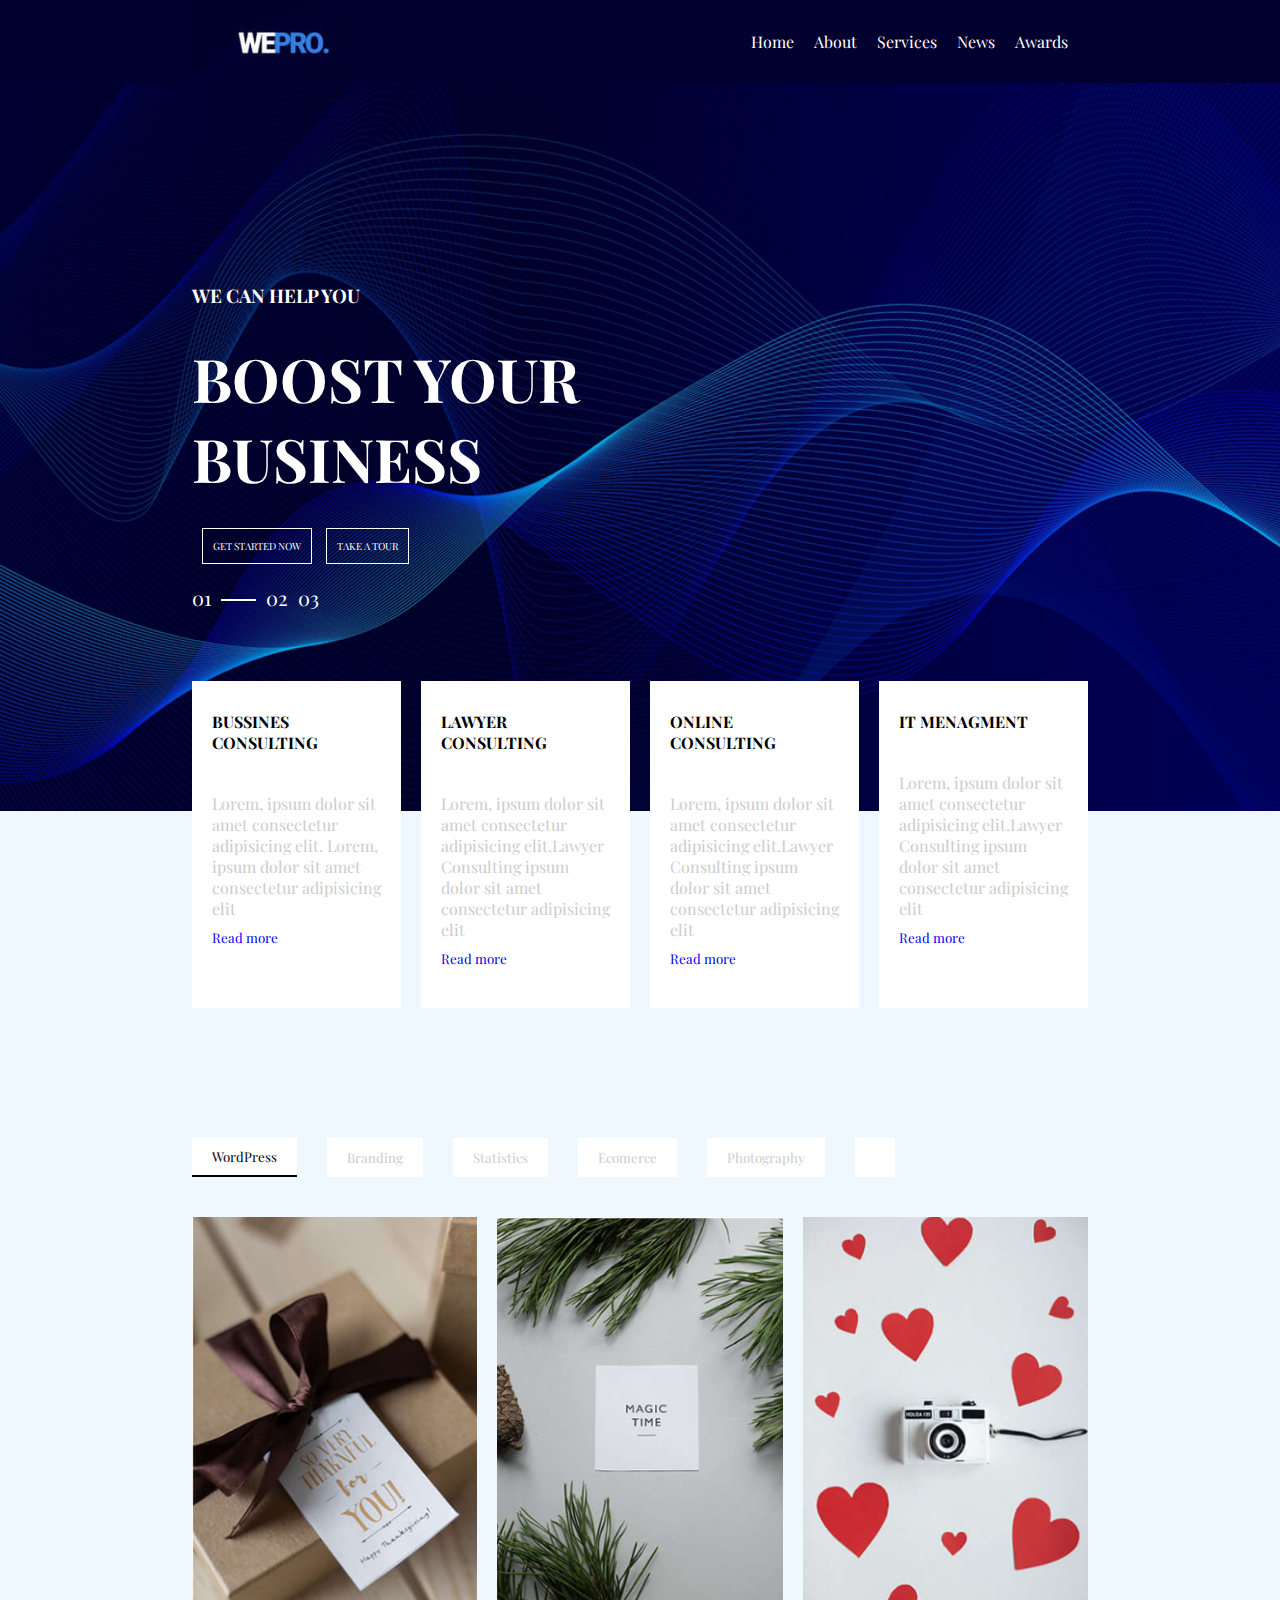
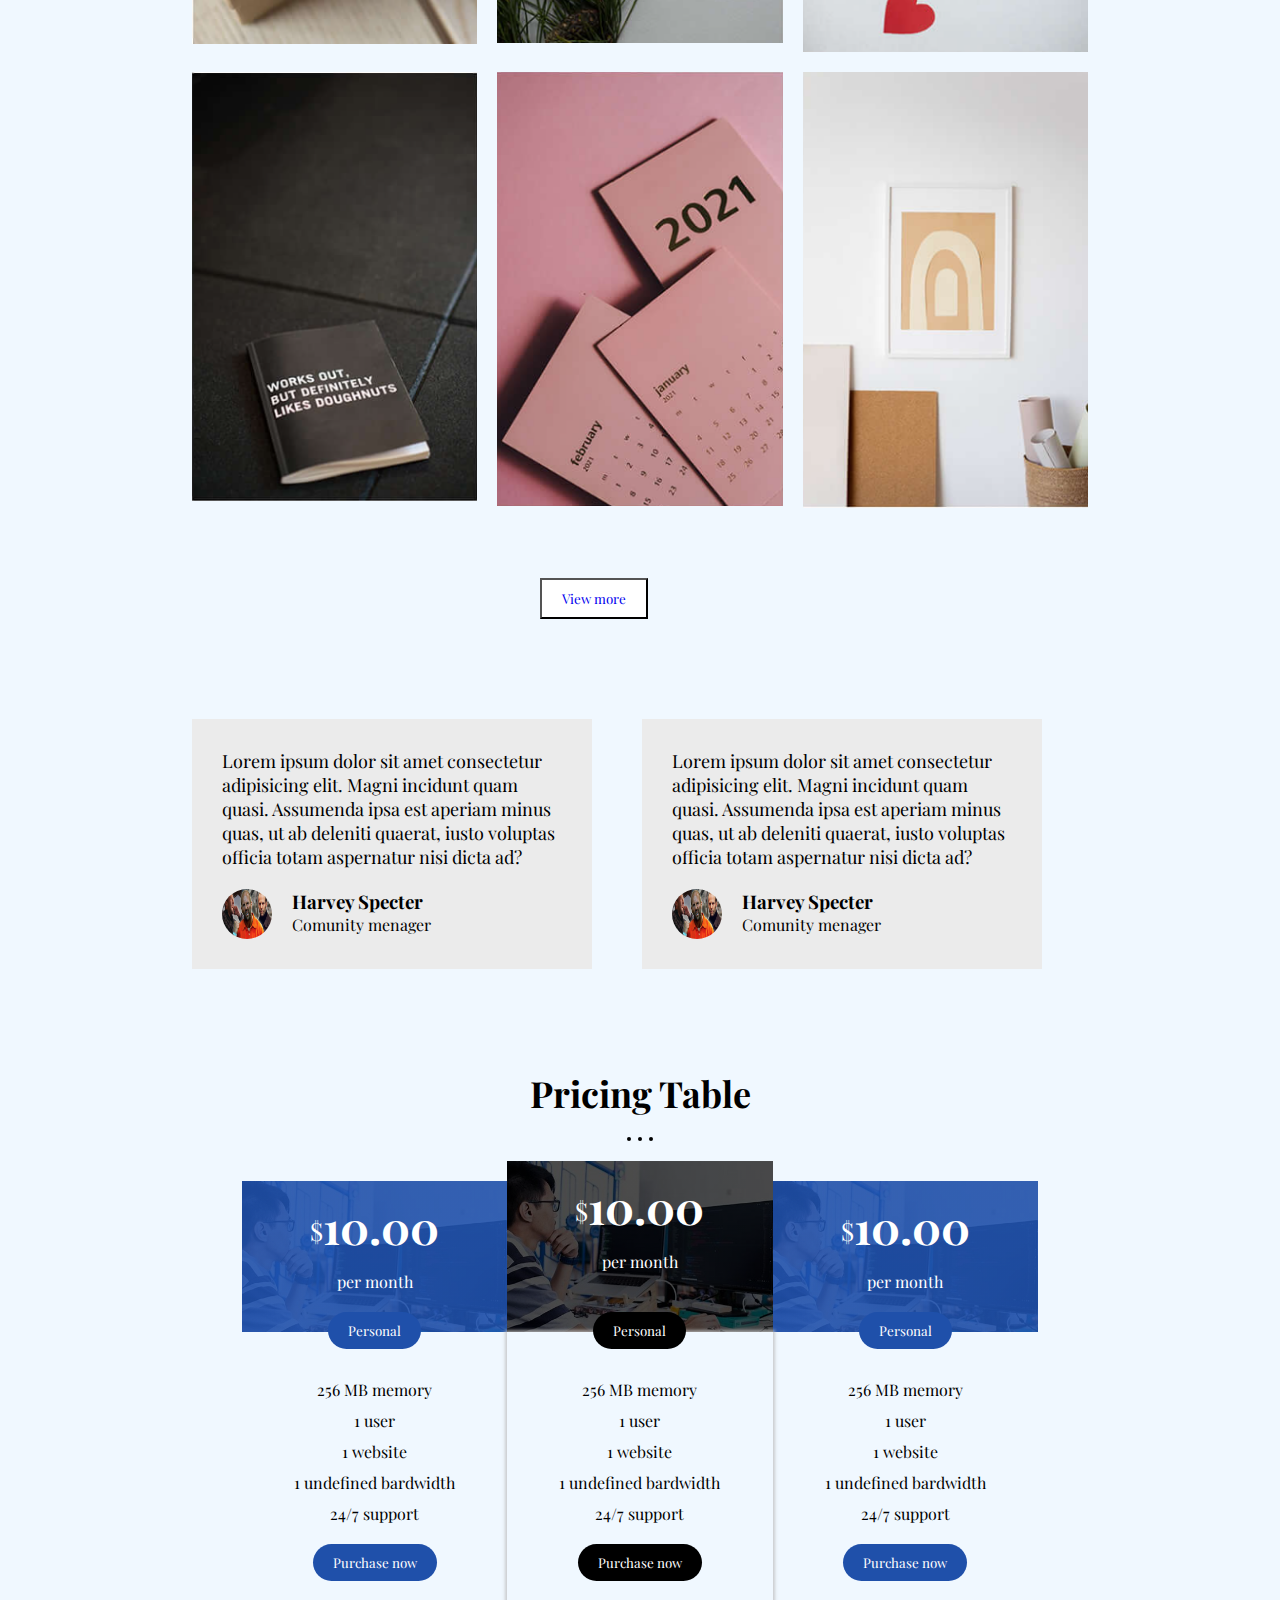
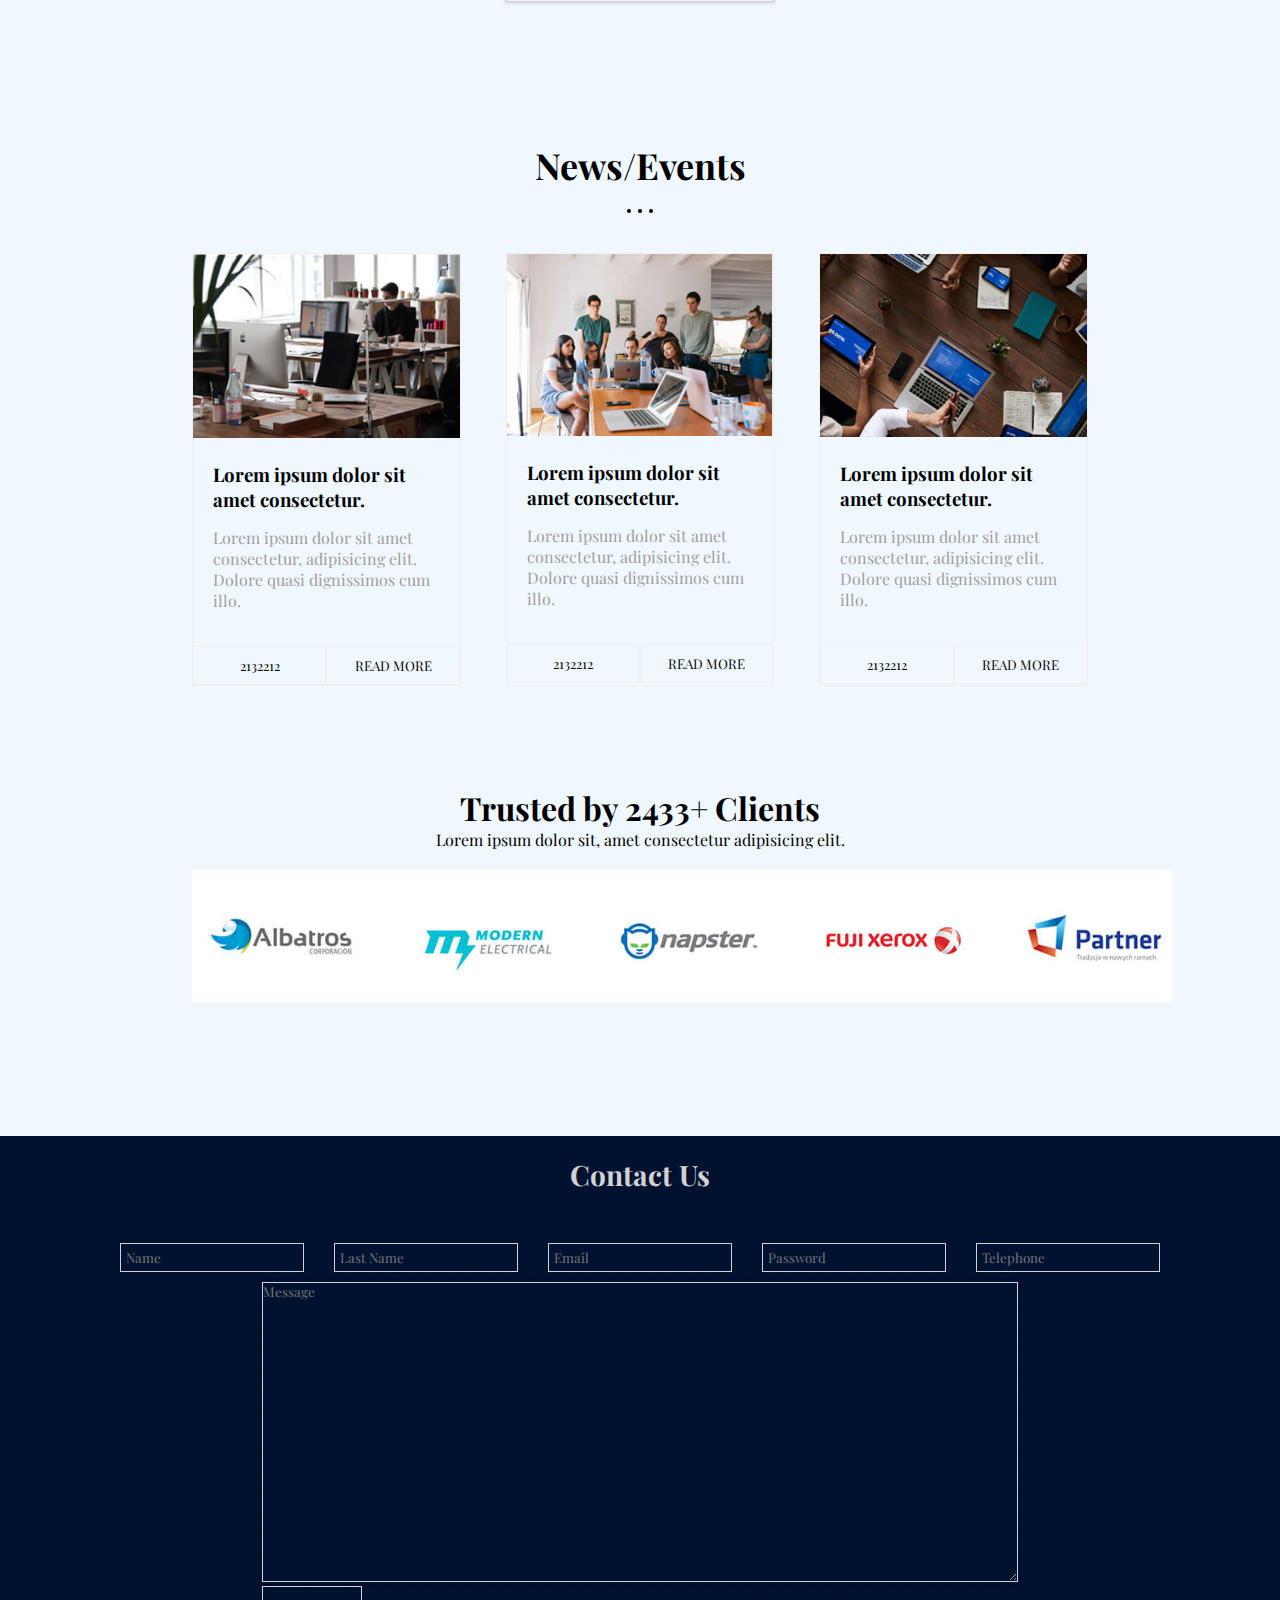
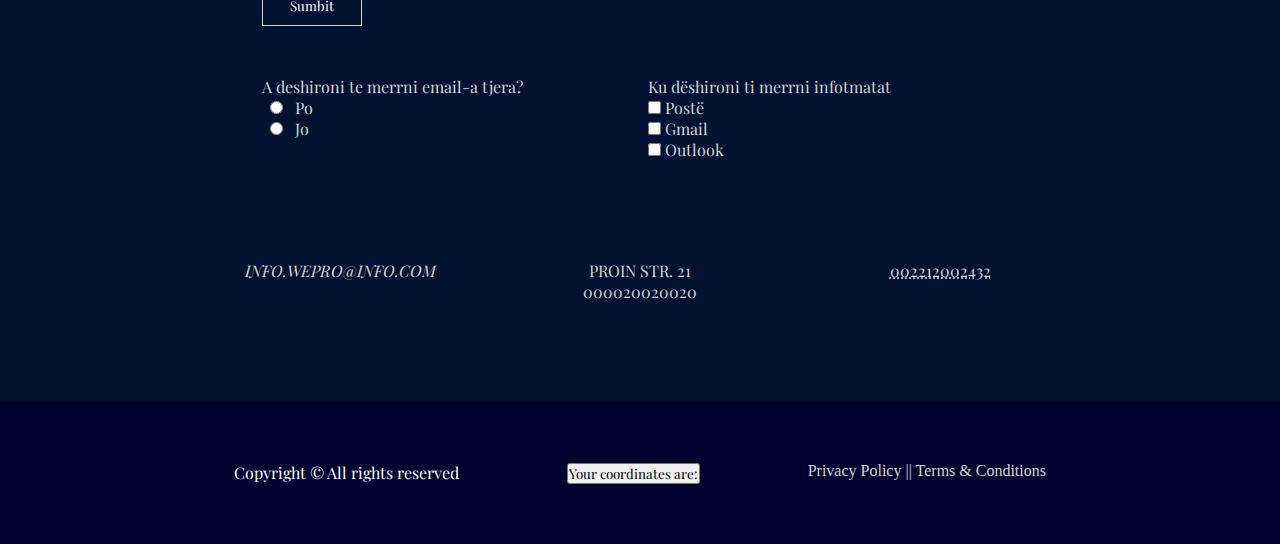
==== commit e24de6ed: "shtim i funksioneve dhe cache" ====
--- a/index.html
+++ b/index.html
@@ -1,5 +1,5 @@
 <!DOCTYPE html>
-<html lang="en">
+<html lang="en"  manifest="manifest.appcache">
 <head>
     <meta charset="UTF-8">
     <meta http-equiv="X-UA-Compatible" content="IE=edge">
@@ -18,7 +18,7 @@
             </div>
             <nav>
                 <ul><li><a href="./index.html">Home</a></li></ul>
-                <ul><li><a href="./Employees.html">About</a></li></ul>
+                <ul><li><a href="./employes.html">About</a></li></ul>
                 <ul><li><a href="#services">Services</a></li></ul>
                 <ul><li><a href="./news-events.html">News</a></li></ul>
                 <ul><li><a href="./Awards.html">Awards</a></li></ul>
@@ -108,7 +108,10 @@
                     <img src="./assets/images/statistics/2.jpeg" alt="">
                     <img src="./assets/images/statistics/3.jpeg" alt="">
                     <img src="./assets/images/statistics/4.jpeg" alt="">
-                    <img src="./assets/images/statistics/5.jpg" alt="">
+                    <figure>
+                        <img src="./assets/images/statistics/5.jpg" alt="">
+                        <figcaption>2022</figcaption>
+                    </figure>
                 </div>
                 <div class="images" id="e-comerce">
                     <img src="./assets/images/01.png" alt="">
@@ -320,18 +323,17 @@
     <section id="contact">
         <div class="container">
             <div class="contact-form">
-                <form action="#">
+                <form name="myForm" action="/action_page.php" onsubmit="return validateForm()" method="post">
                     <h3>Contact Us</h3>
                     <div class="input">
-                        <input type="name" class="name" name="name" placeholder="First Name">
-                        <input type="name" class="name" name="name" placeholder="Last Name">
-                        <input type="name" class="name" name="name" placeholder="Email">
-                        <input type="password" class="pasword" name="password" placeholder="Password">
+                        <input type="text" name="fname" placeholder="Name" id="name" >
+                        <input type="name" name="surname" class="name" name="name" placeholder="Last Name" id="surname">
+                        <input type="Email" id="email" name="email"class="name" name="name" placeholder="Email" id="email">
+                        <input type="password" name="password" placeholder="Password" id="password">
+                        <input type="tel" class="telephone" id="tel" placeholder="Telephone" name="telephone">
                     </div>
                     <textarea name="" id="" cols="30" rows="10" placeholder="Message"></textarea>
-                    <div class="form-btn">
-                        <button>Send</button>
-                    </div>
+                    <button type="submit">Sumbit</button>
                     <div class="checkbox">
                         <div>
                             <label for="#">A deshironi te merrni email-a tjera?</label>
@@ -385,15 +387,124 @@
                 <i class="fa-brands fa-twitter"></i>
                 <i class="fa-brands fa-linkedin"></i>
                 <a href="./assets/pdf/Pershkrimi_Detyra_PWWW_2022_23_1672695171.pdf" target="_blank"><i class="fa-solid fa-file"></i></a>
+
+                <button onclick="getLocation()">Your coordinates are:</button>
+
+                <p id="Test"></p>
             </div>
             <div class="pp">
                 <p style="color: lightgray;font-family:cursive;">Privacy Policy || Terms & Conditions</p>
             </div>
         </div>
     </footer>
+
+
+
+
+    <script>
+        let q = new Date().getHours();
+
+        while(document.readyState === false) {}
+        var colors = ["#ffffff","#F5F5F5","#FAF9F6","#F5F5F5","#f0f8ff"];
+        window.addEventListener("load",function() { setBackground(q) });
+        function setBackground(time) {
+
+
+    switch(time) {
+        case 0:
+        case 1:
+        case 2:
+        case 3:
+            document.body.style.backgroundColor = colors[0];
+            break;
+        case 4:
+        case 5:
+        case 6:
+            document.body.style.backgroundColor = colors[1];
+            break;
+        case 7:
+        case 8:
+        case 9:
+            document.body.style.backgroundColor = colors[2];
+            break;
+        case 10:
+        case 11:
+        case 12:
+            document.body.style.backgroundColor = colors[3];
+            break;
+        case 13:
+        case 14:
+        case 15:
+            document.body.style.backgroundColor = colors[4];
+            break;
+        case 16:
+        case 17:
+        case 18:
+            document.body.style.backgroundColor = colors[3];
+            break;
+        case 19:
+        case 20:
+        case 21:
+            document.body.style.backgroundColor = colors[2];
+            break;
+        case 22:
+        case 23:
+        case 24:
+            document.body.style.backgroundColor = colors[1];
+            break;
+    }
+    print(t);
+}
+    </script>
+
+
+    <script>
+        function validateForm() {
+        let x = document.forms["myForm"]["fname"].value;
+        let y = document.forms["myForm"]["surname"].value;
+        let f = document.forms["myForm"]["email"].value;
+        let g = document.forms["myForm"]["password"].value;
+        let t = document.forms["myForm"]["telephone"]
+        if (x == "") {
+            alert("Emri duhet shkruar");
+            return false;
+        }else if (y == ""){
+            alert("Mbiemri duhet shkruar");
+            return false;
+        }else if (f == ""){
+            alert("Email duhet shkruar");
+            return false;
+        }else if (f === !(/^\w+([\.-]?\w+)@\w+([\.-]?\w+)(\.[A-Za-z]{2,4})+$/ || str.length == 0)){ 
+				alert("Must be in example@abc.com format")
+		}else if (g == ""){
+            alert("paswordi duhet shkruar");
+            return false
+        }else if (g < 6){
+            alert("paswordi eshte i vockel")
+            return false
+        }else if(t === NaN || /^\\(?([0-9]{3})\\)?[-.\\s]?([0-9]{3})[-.\\s]?([0-9]{4})$/){
+            alert("Duhet te perdoni vetem numra dhe te jete ne formatin amerikan")
+            return false
+
+    }
+
+    try{
+        throw "Paswordi eshte i shkurter"
+    }catch(error){
+        if(g < 6)
+        alert("Paswordi duhet te jete me i gjate se 6 shkronja")
+    }
+
+
+
+
+
+    </script>
+
+
 
 
     <script src="app.js"></script>
     
 </body>
-</html>
+</html>--- a/style.css
+++ b/style.css
@@ -209,7 +209,18 @@
     display: flex;
     gap: 50px;
     margin-top: 100px;
-}
+    animation: animation1 2s ease-in 0s normal none;
+}
+
+@keyframes animation1 {
+    0% {
+      opacity: 0;transform: rotate(-540deg) scale(0);transform-origin: 50% 100%;
+    }
+    100% {
+      opacity: 1;transform: rotate(0) scale(1);transform-origin: 50% 100%;
+    }
+    
+  }
 
 section#testimonials .container .test {
     width: 400px;
@@ -477,6 +488,10 @@
     background-color: transparent;
     border: 1px solid lightgray;
     margin-top: 10px;
+    resize: vertical;
+    overflow: auto;
+    outline: 1px dashed #02002e;
+    outline-offset: 2px;
 }
 
 section#contact .container .contact-form form h3{
@@ -526,8 +541,7 @@
 }
 
 #contact .container .contact-form form .checkbox {
-    display: flex;
-    gap: 100px;
+    column-count: 2;
 }
 
 footer{
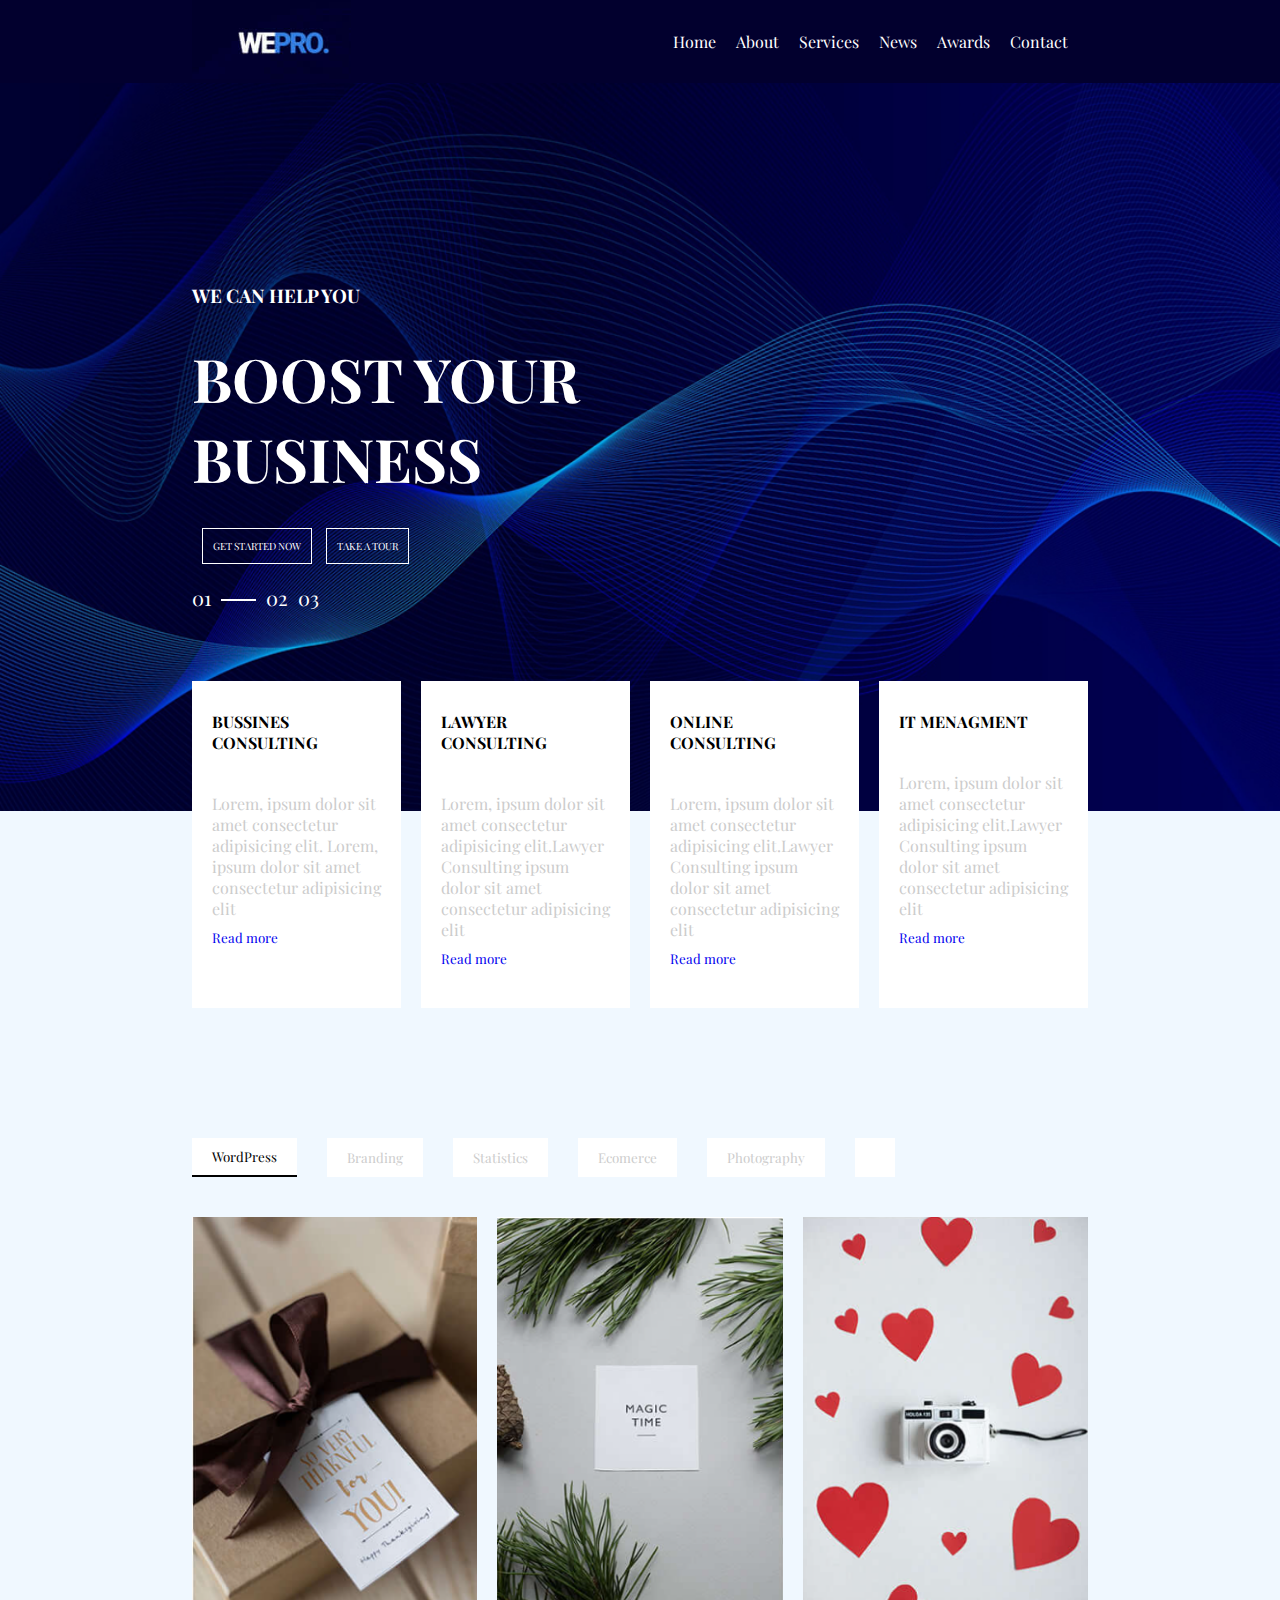
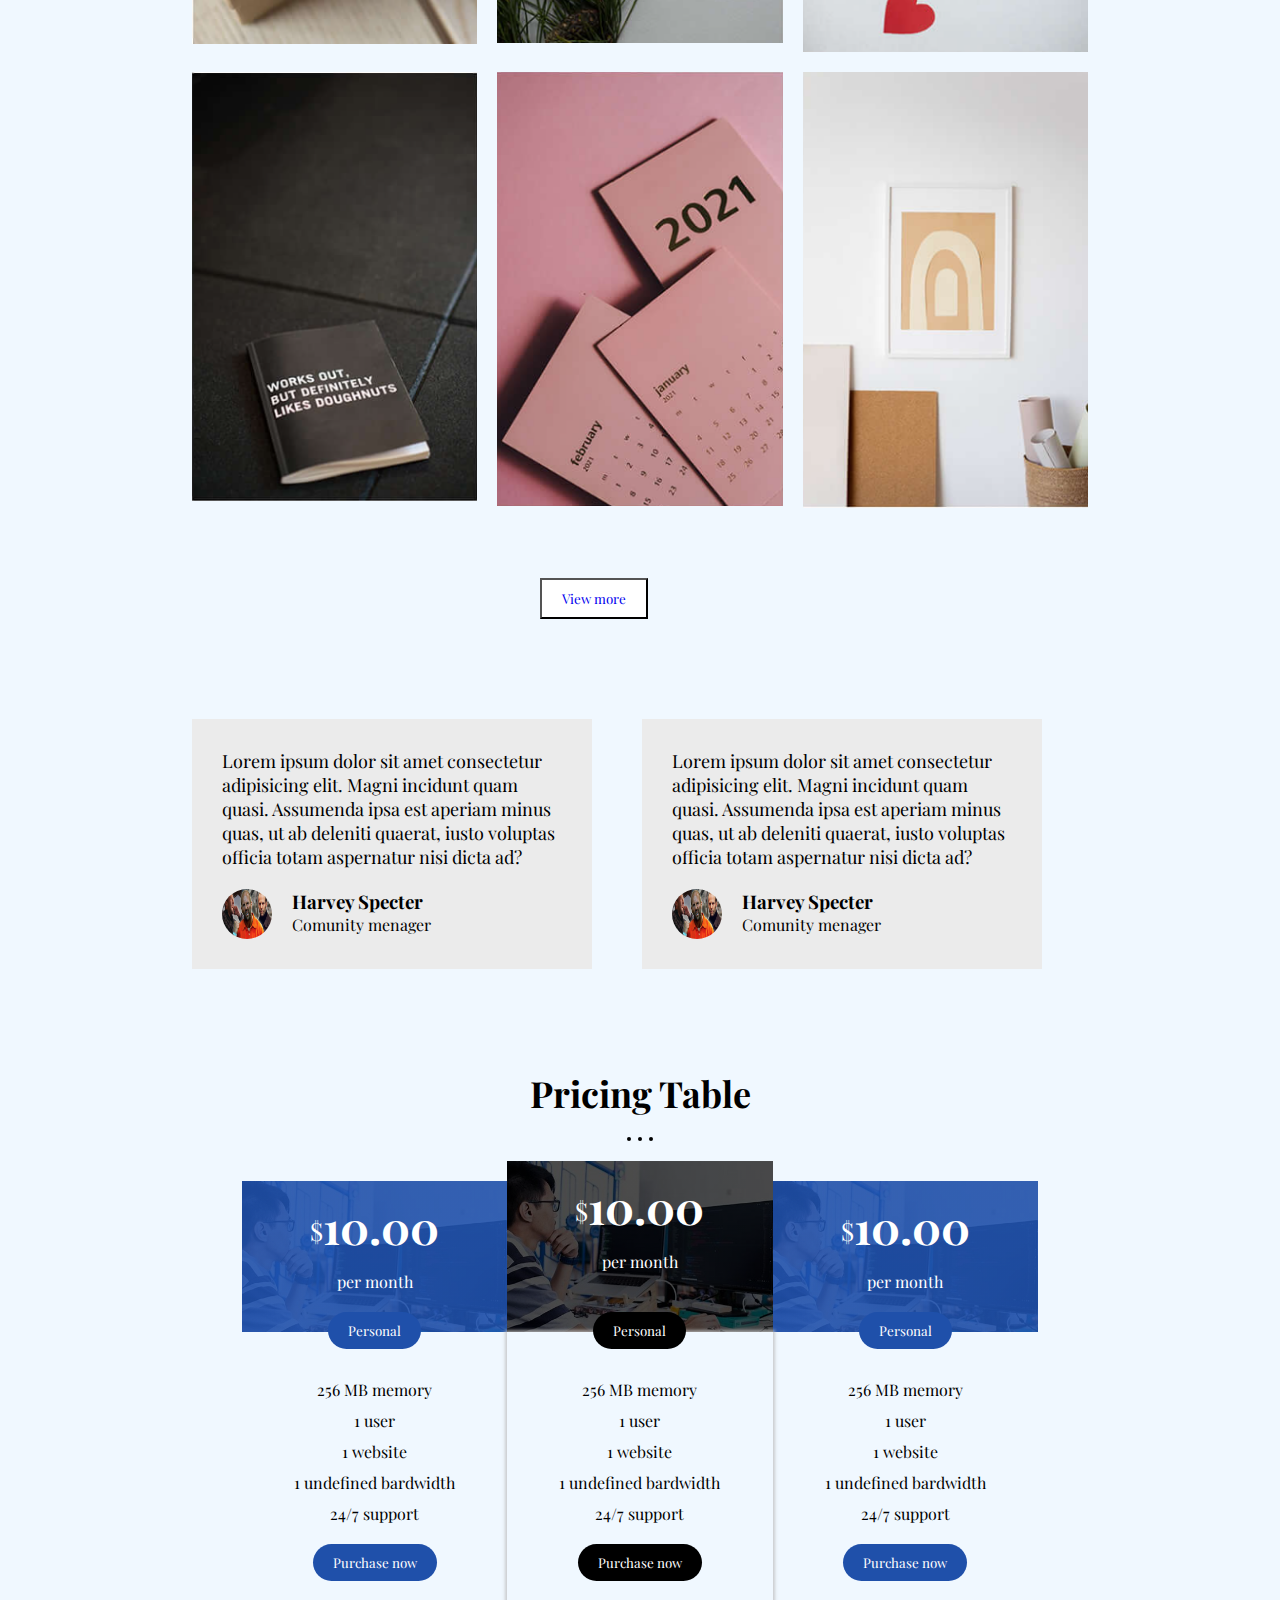
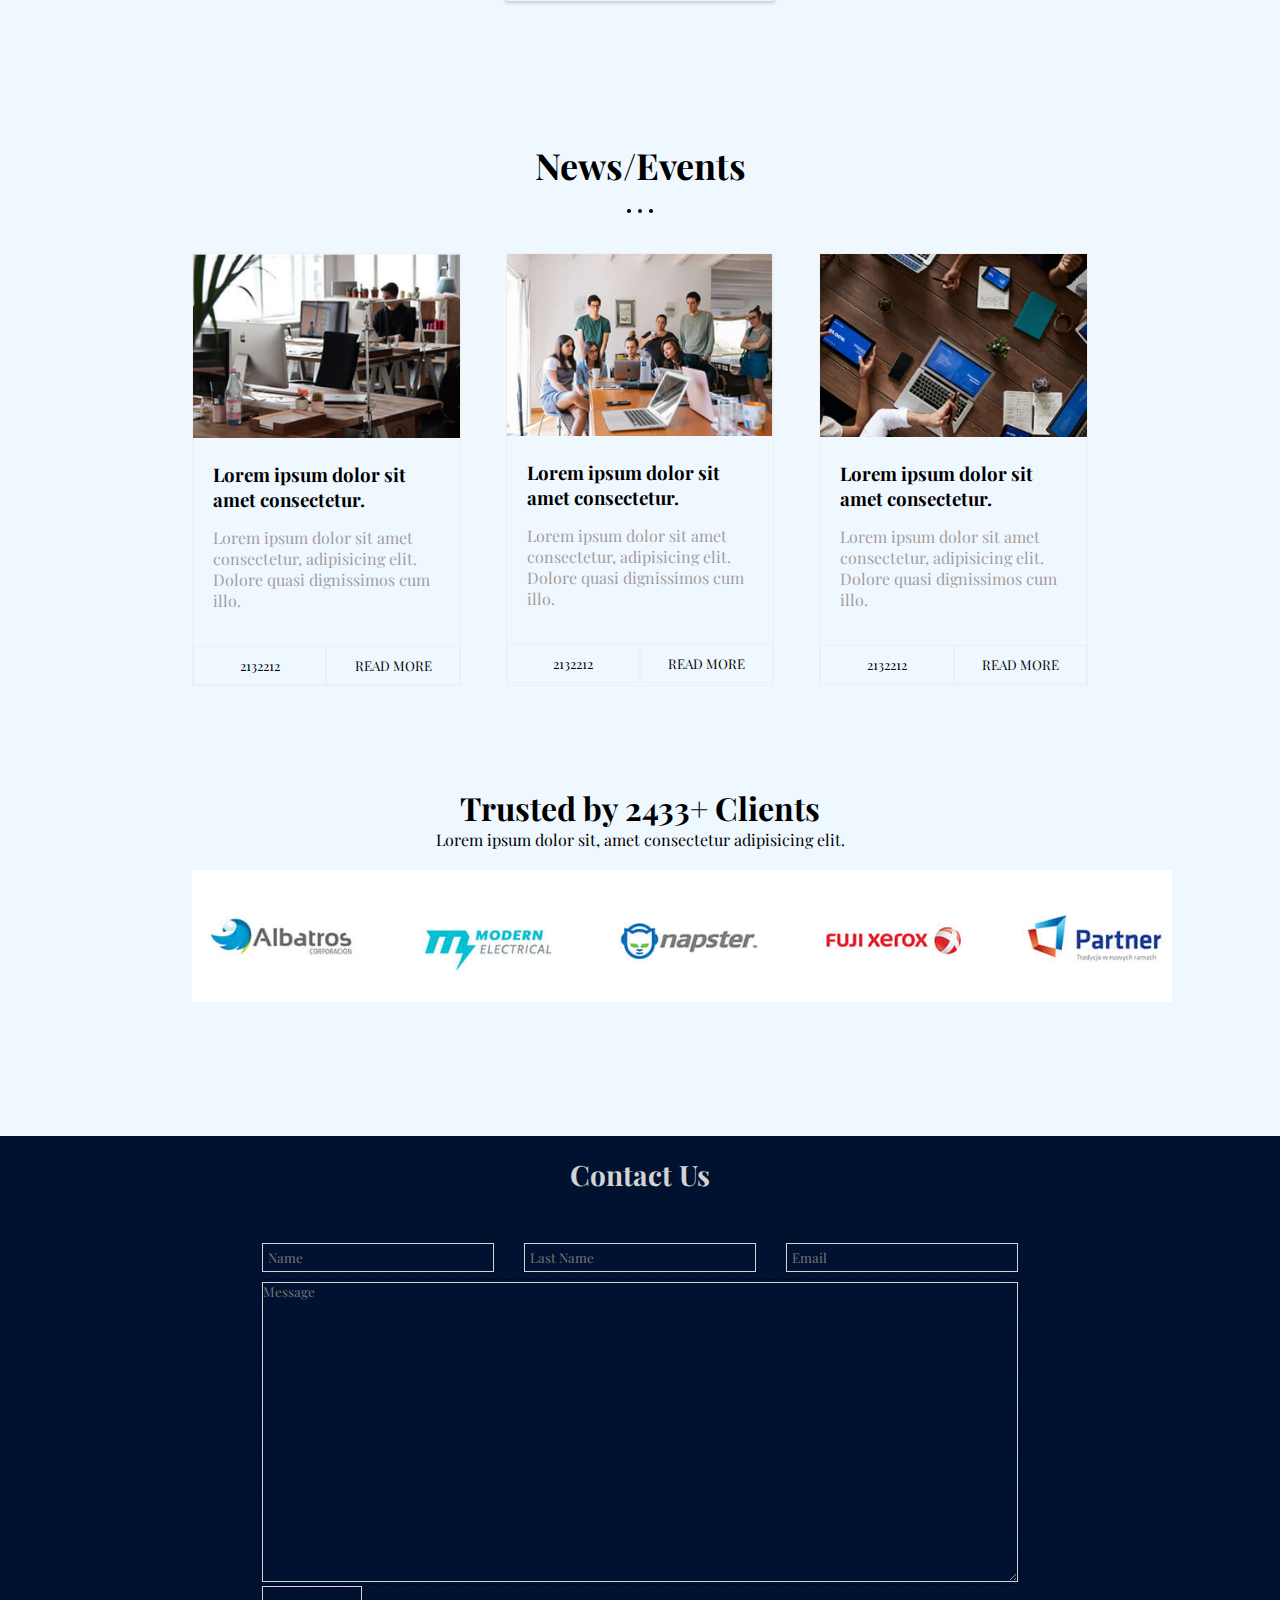
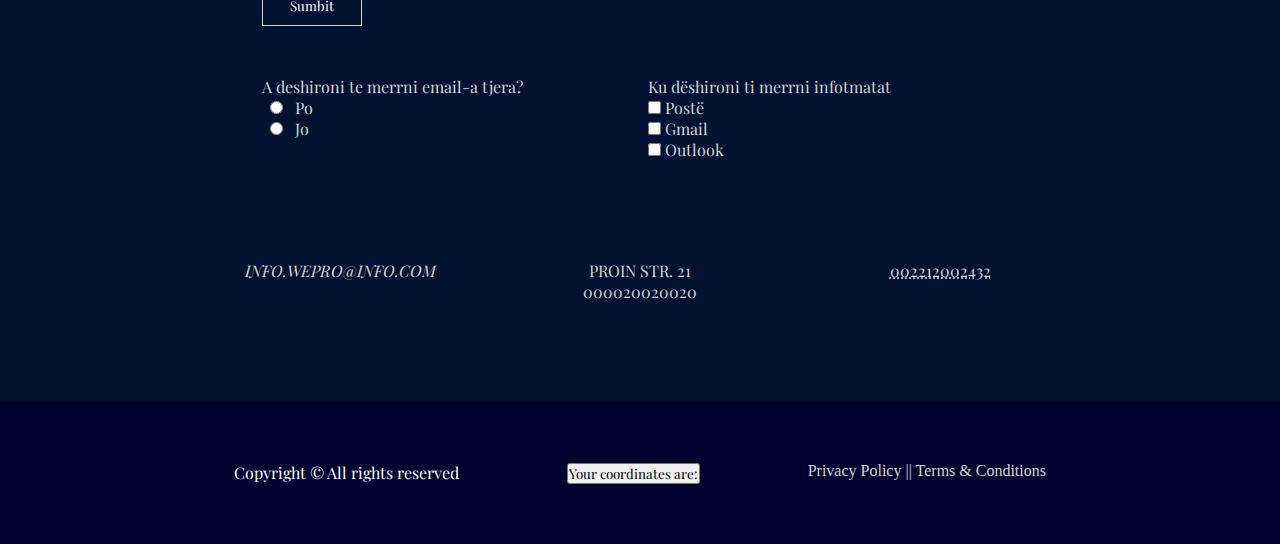
==== commit 01d282ff: "shtim i butonit ne index" ====
--- a/index.html
+++ b/index.html
@@ -22,6 +22,7 @@
                 <ul><li><a href="#services">Services</a></li></ul>
                 <ul><li><a href="./news-events.html">News</a></li></ul>
                 <ul><li><a href="./Awards.html">Awards</a></li></ul>
+                <ul><li><a href="./contact.html">Contact</a></li></ul>
                 <ul><li><a href="#"><i class="fa-solid fa-magnifying-glass"></i></a></li></ul>
             </nav>
         </div>
@@ -329,8 +330,7 @@
                         <input type="text" name="fname" placeholder="Name" id="name" >
                         <input type="name" name="surname" class="name" name="name" placeholder="Last Name" id="surname">
                         <input type="Email" id="email" name="email"class="name" name="name" placeholder="Email" id="email">
-                        <input type="password" name="password" placeholder="Password" id="password">
-                        <input type="tel" class="telephone" id="tel" placeholder="Telephone" name="telephone">
+
                     </div>
                     <textarea name="" id="" cols="30" rows="10" placeholder="Message"></textarea>
                     <button type="submit">Sumbit</button>
@@ -454,7 +454,7 @@
             break;
     }
     print(t);
-}
+    }
     </script>
 
 
@@ -486,7 +486,7 @@
             alert("Duhet te perdoni vetem numra dhe te jete ne formatin amerikan")
             return false
 
-    }
+    }}
 
     try{
         throw "Paswordi eshte i shkurter"
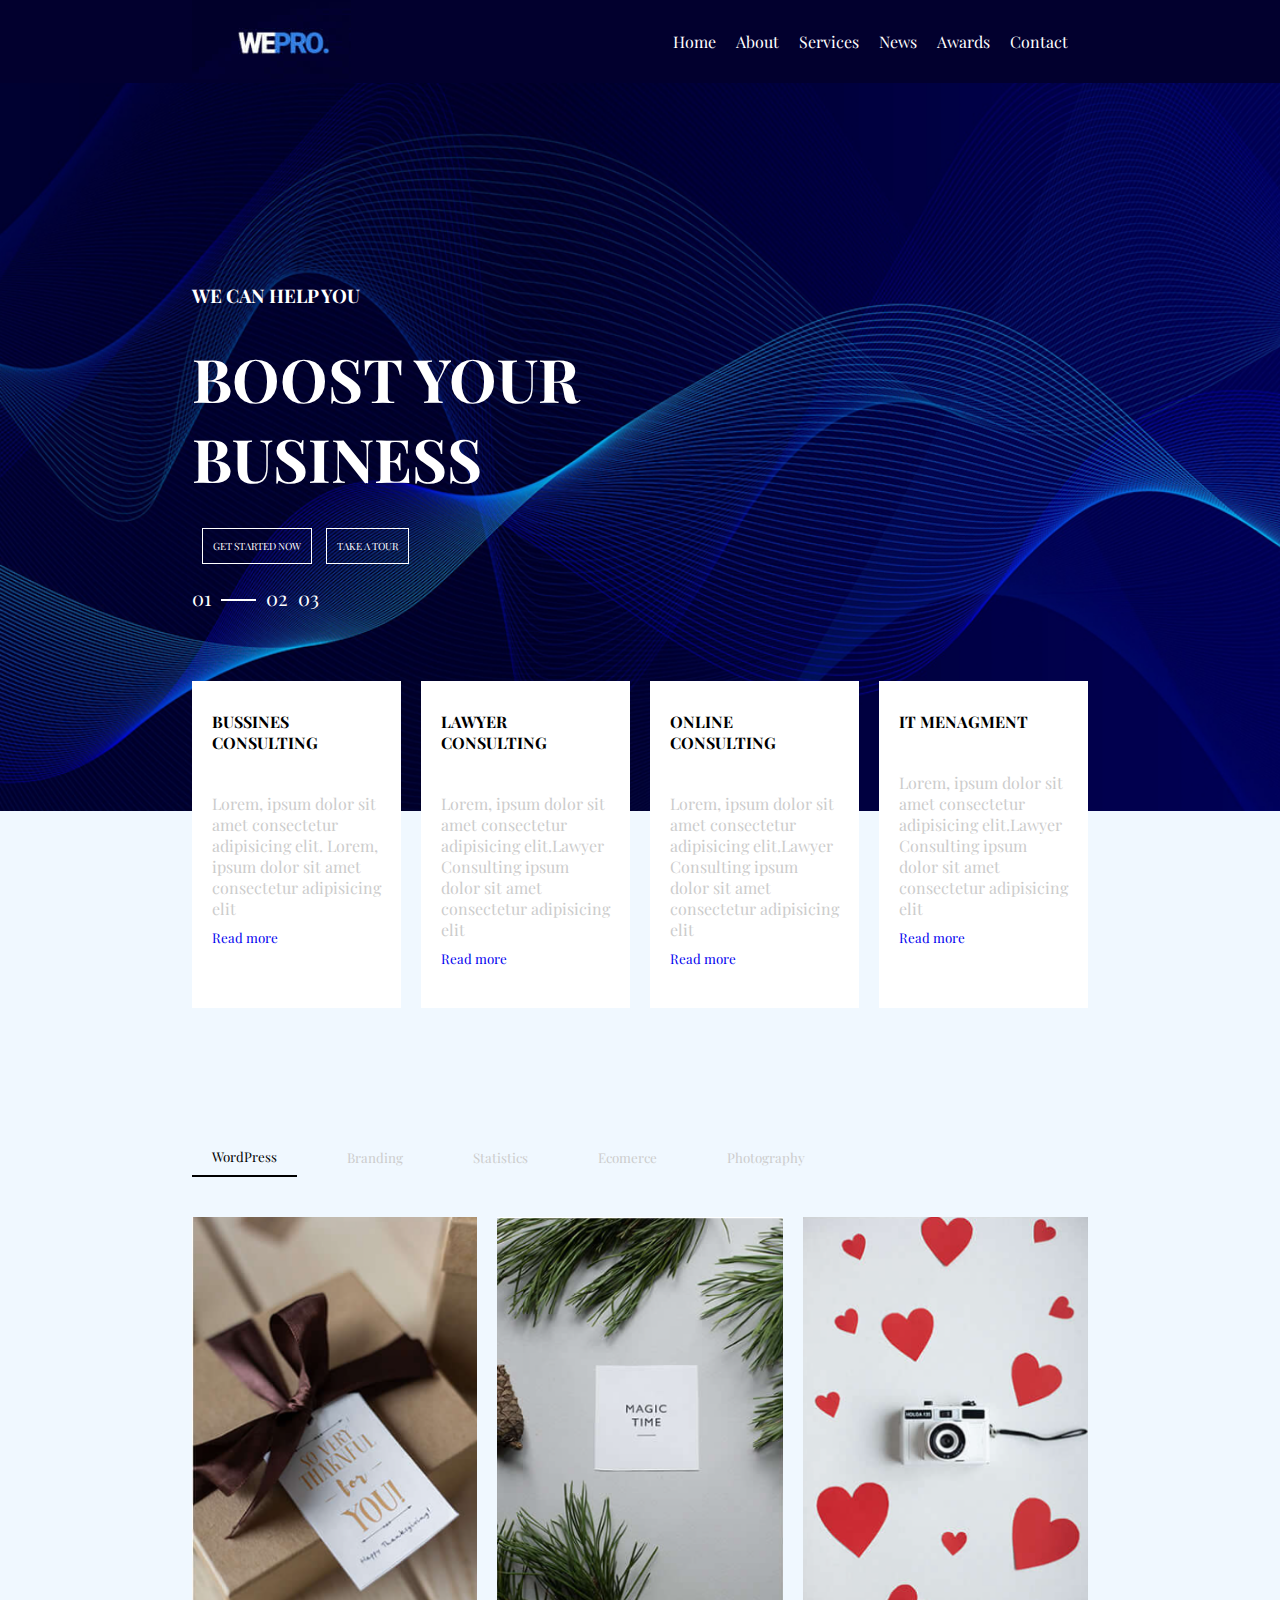
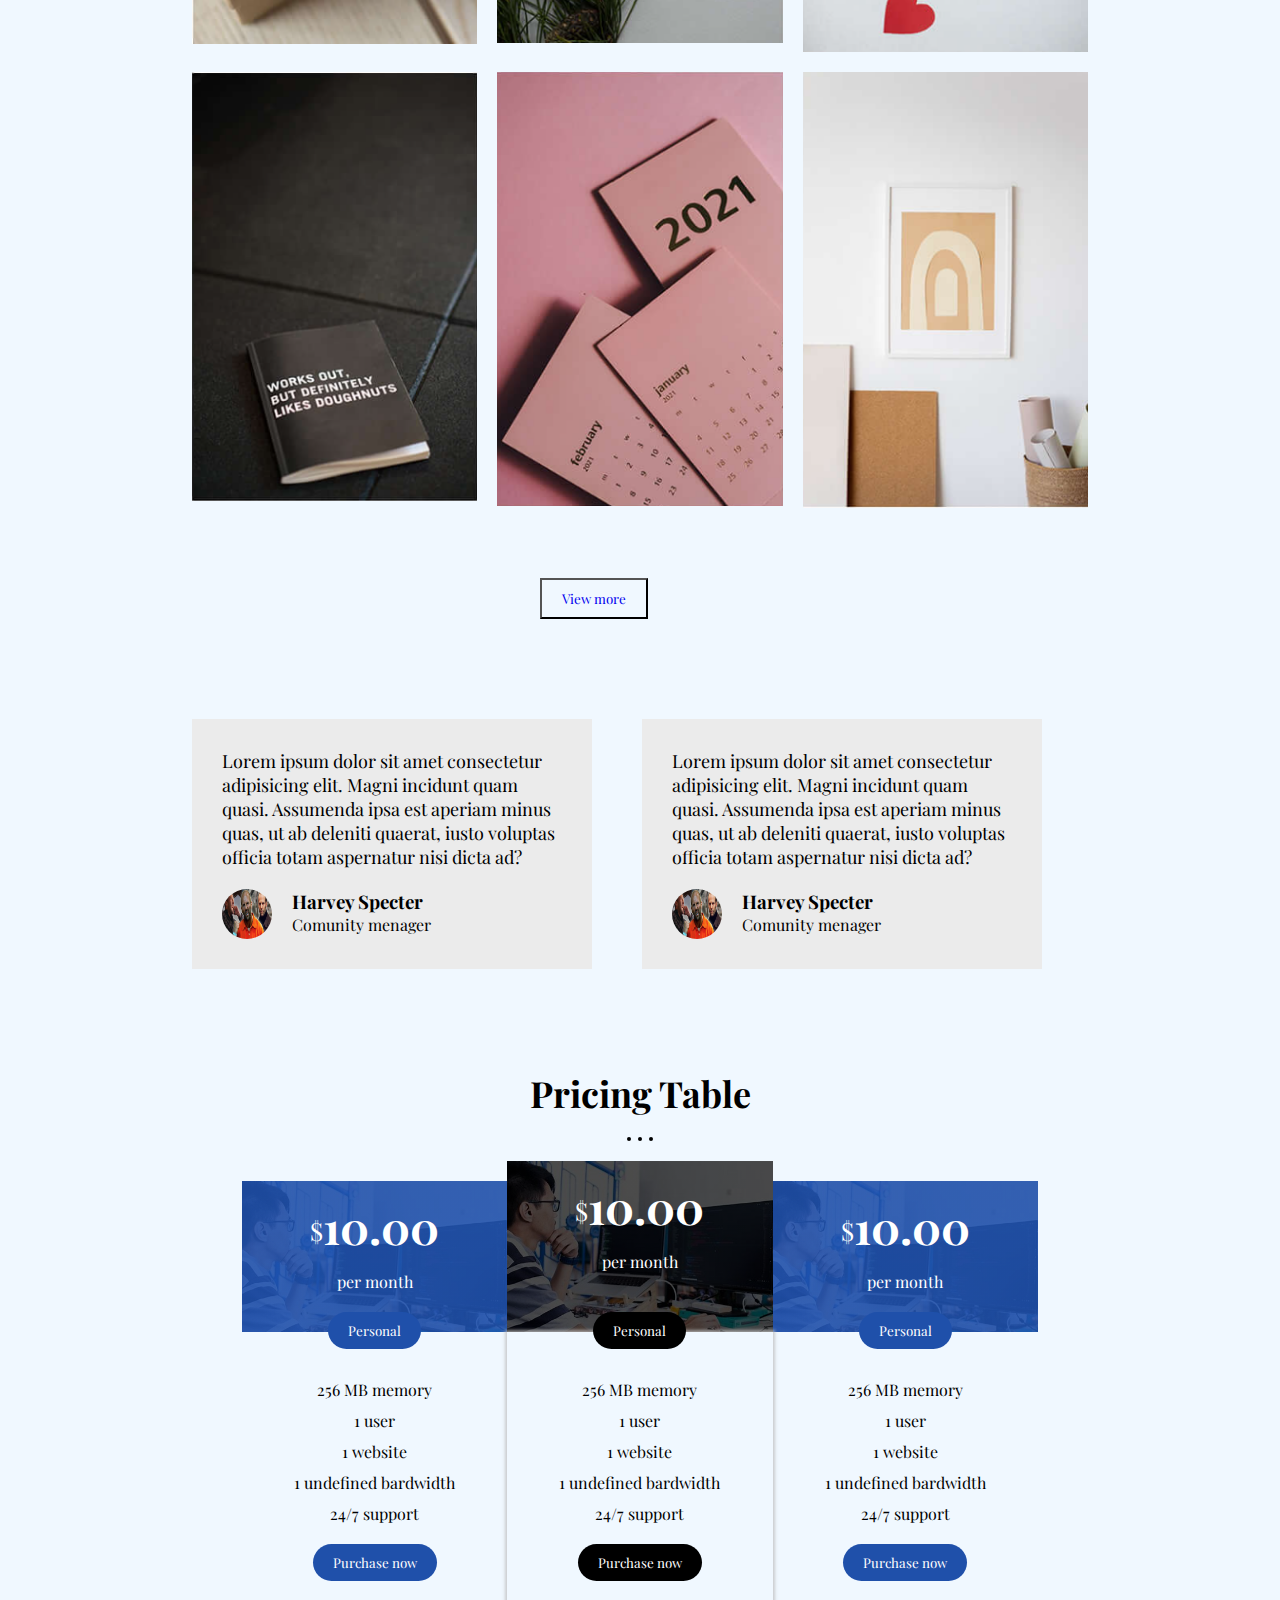
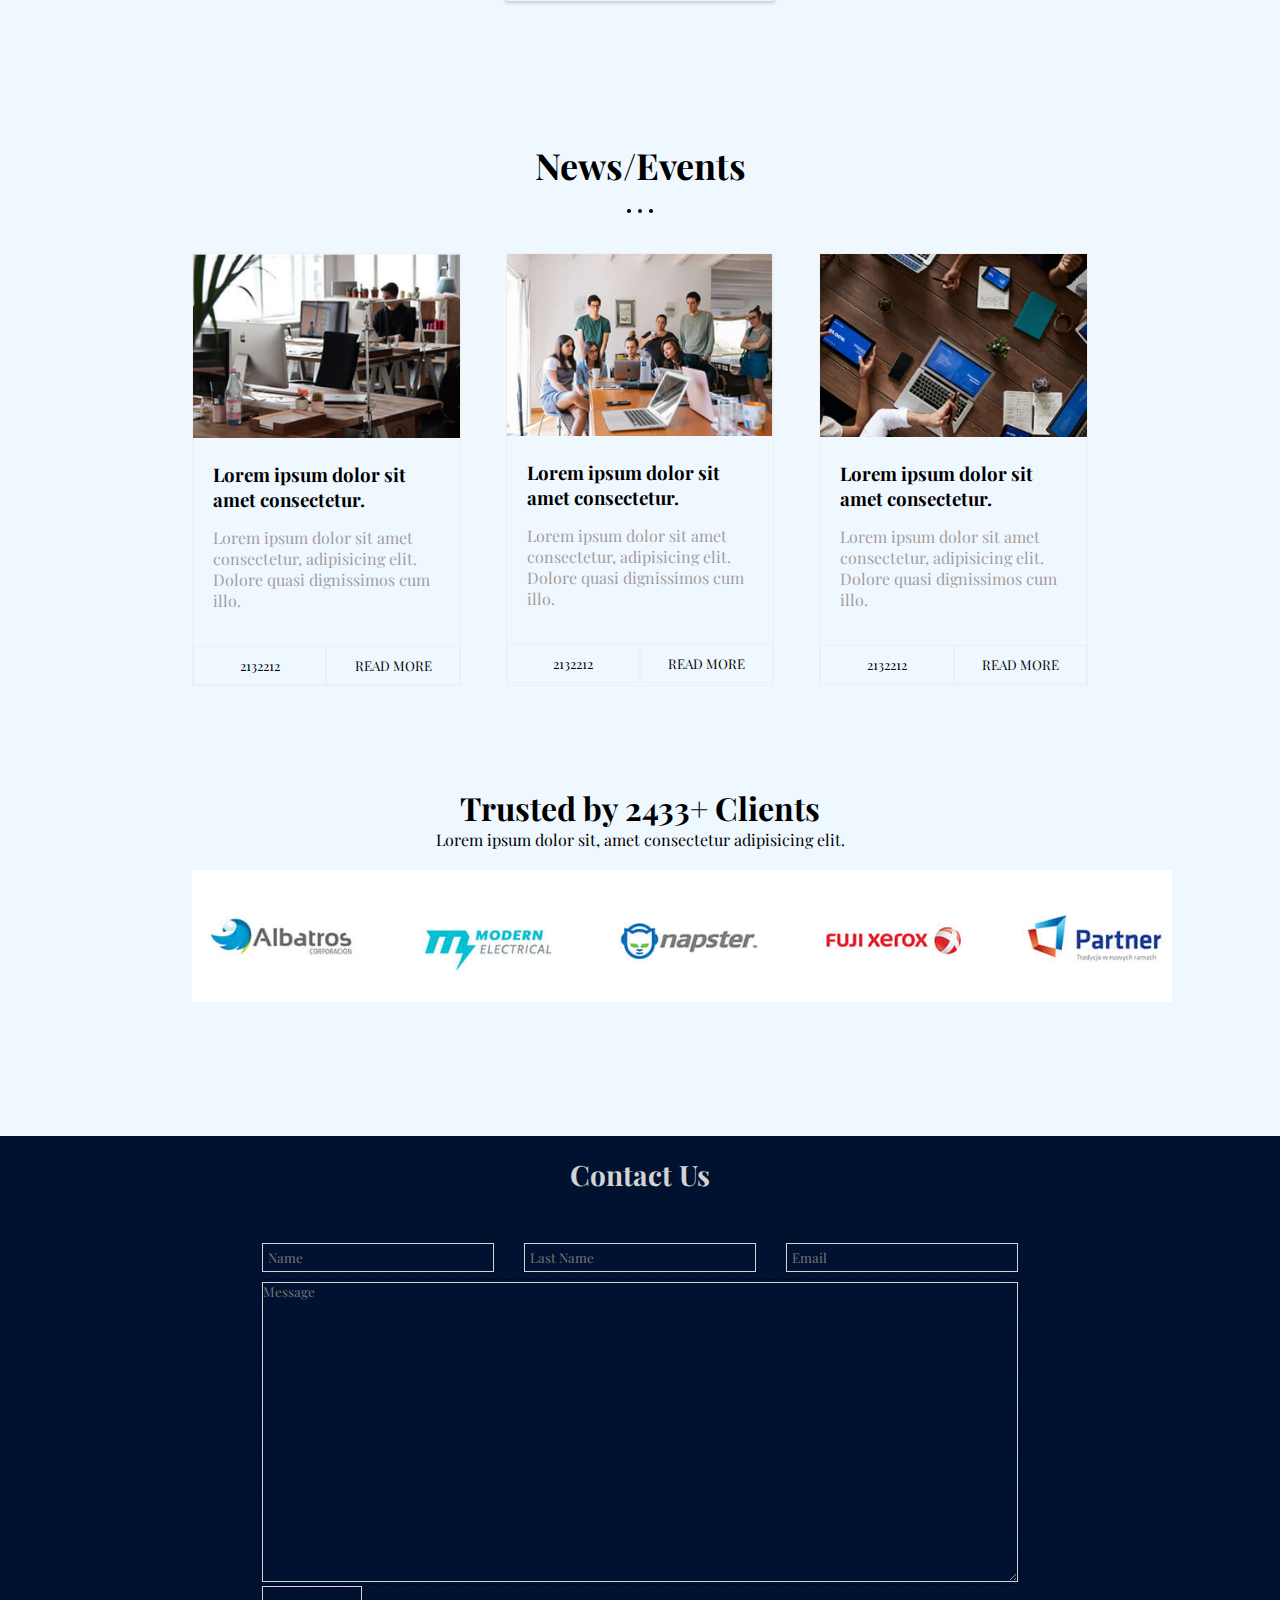
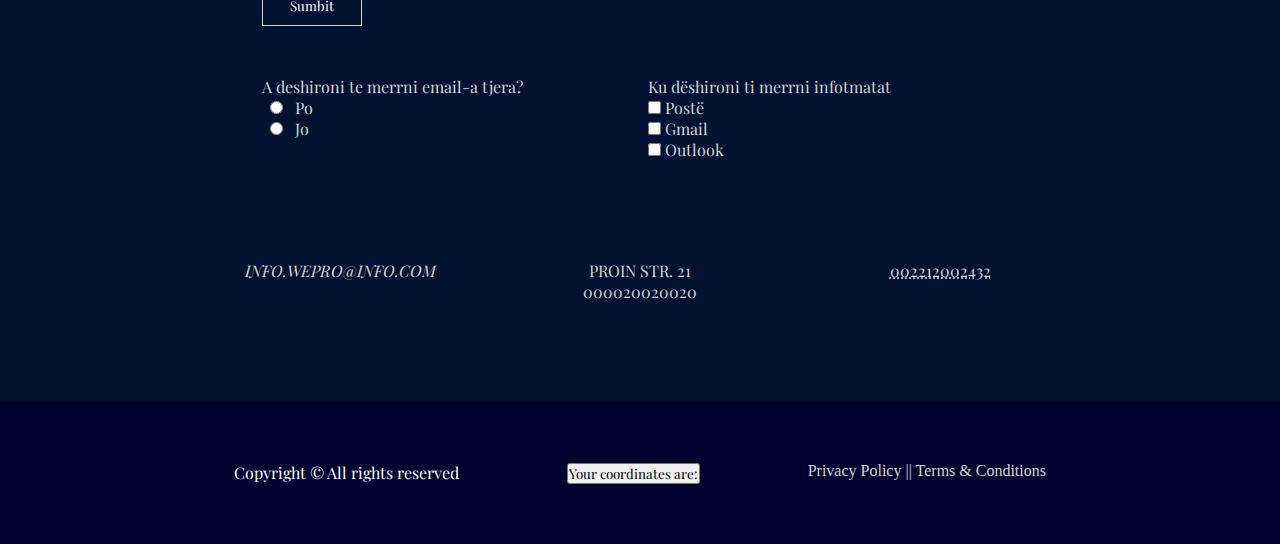
==== commit 36c730d3: "heqja e butonit, ndryshime te fundit" ====
--- a/index.html
+++ b/index.html
@@ -453,7 +453,7 @@
             document.body.style.backgroundColor = colors[1];
             break;
     }
-    print(t);
+    print(q);
     }
     </script>
 
--- a/style.css
+++ b/style.css
@@ -199,7 +199,7 @@
 }
 
 section#photos .container button {
-    background-color: white;
+    background-color: transparent;
     padding: 10px 20px;
     color: #919090;
 
